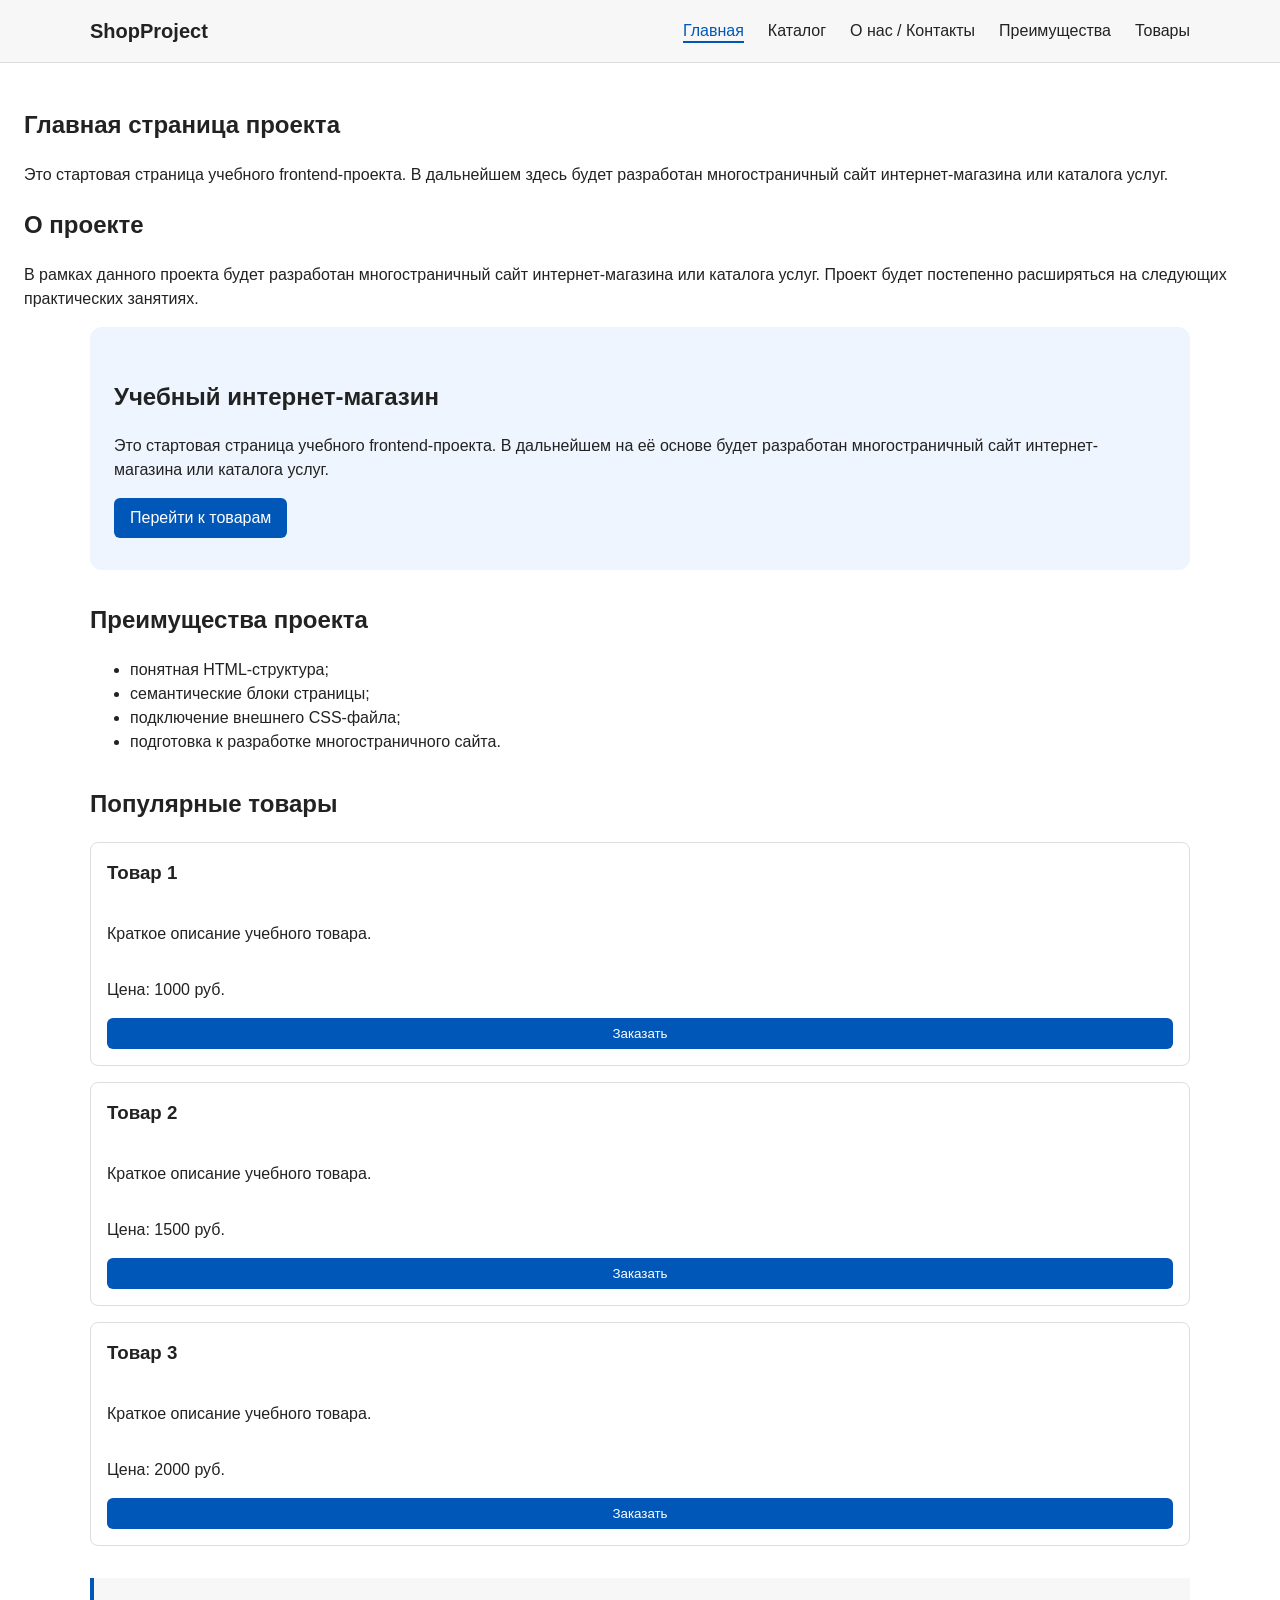
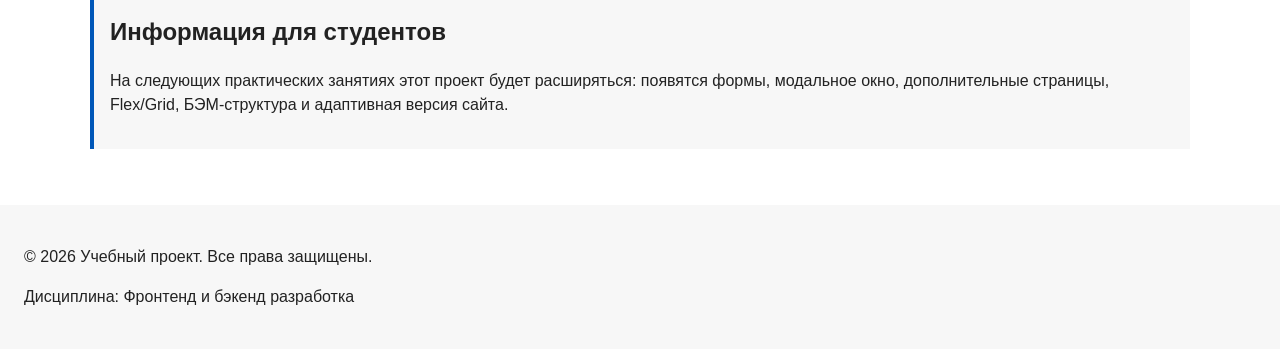
==== index.html @ 69bc6176 "feat: add multi-page structure navigation and anchors" ====
<!DOCTYPE html>
<html lang="ru">
<head>
  <meta charset="UTF-8">
  <meta name="viewport" content="width=device-width, initial-scale=1.0">
  <meta name="description" content="Главная страница учебного интернет-магазина ShopProject.">
  <title>Главная — ShopProject</title>
  <link rel="stylesheet" href="css/style.css">
  <script src="js/main.js" defer></script>
</head>
<body>
  <header class="header">
    <div class="header__container">
      <a class="logo" href="index.html">ShopProject</a>
   
      <input type="checkbox" id="menu-toggle" class="menu-toggle" hidden>
      <label for="menu-toggle" class="burger-button" aria-label="Открыть меню">
        <span></span><span></span><span></span>
      </label>
   
      <nav class="nav" aria-label="Основная навигация">
        <ul class="nav__list">
          <li class="nav__item"><a class="nav__link nav__link--active" href="index.html">Главная</a></li>
          <li class="nav__item"><a class="nav__link" href="catalog.html">Каталог</a></li>
          <li class="nav__item"><a class="nav__link" href="contacts.html">О нас / Контакты</a></li>
          <li class="nav__item"><a class="nav__link" href="index.html#advantages">Преимущества</a></li>
          <li class="nav__item"><a class="nav__link" href="index.html#popular">Товары</a></li>
        </ul>
      </nav>
    </div>
  </header>

  <main>
    
    <section>
      <h2>Главная страница проекта</h2>
      <p>
        Это стартовая страница учебного frontend-проекта.
        В дальнейшем здесь будет разработан многостраничный сайт
        интернет-магазина или каталога услуг.
      </p>
    </section>
    <section>
  <h2>О проекте</h2>
  <p>
    В рамках данного проекта будет разработан многостраничный сайт
    интернет-магазина или каталога услуг. Проект будет постепенно
    расширяться на следующих практических занятиях.
  </p>
</section>
<section class="hero">
  <h1>Учебный интернет-магазин</h1>
  <p>
    Это стартовая страница учебного frontend-проекта.
    В дальнейшем на её основе будет разработан многостраничный сайт
    интернет-магазина или каталога услуг.
  </p>
  <a class="button" href="#popular">Перейти к товарам</a>
</section>
<section class="section" id="advantages">
  <h2>Преимущества проекта</h2>

  <ul class="advantages-list">
    <li>понятная HTML-структура;</li>
    <li>семантические блоки страницы;</li>
    <li>подключение внешнего CSS-файла;</li>
    <li>подготовка к разработке многостраничного сайта.</li>
  </ul>
</section>
<section class="section" id="popular">
  <h2>Популярные товары</h2>

  <article class="product-card">
    <h3>Товар 1</h3>
    <p>Краткое описание учебного товара.</p>
    <p>Цена: 1000 руб.</p>
    <button class="button product-card__button" type="button" data-product="Товар 1">
  Заказать
</button>
  </article>

  <article class="product-card">
    <h3>Товар 2</h3>
    <p>Краткое описание учебного товара.</p>
    <p>Цена: 1500 руб.</p>
    <button class="button product-card__button" type="button" data-product="Товар 1">
  Заказать
</button>
  </article>

  <article class="product-card">
    <h3>Товар 3</h3>
    <p>Краткое описание учебного товара.</p>
    <p>Цена: 2000 руб.</p>
    <button class="button product-card__button" type="button" data-product="Товар 1">
  Заказать
</button>
  </article>
</section>
  <aside class="aside-info">
  <h2>Информация для студентов</h2>
  <p>
    На следующих практических занятиях этот проект будет расширяться:
    появятся формы, модальное окно, дополнительные страницы, Flex/Grid,
    БЭМ-структура и адаптивная версия сайта.
  </p>
</aside>
  <dialog class="order-dialog" id="order-dialog" aria-labelledby="order-dialog-title">
  <h2 id="order-dialog-title">Оформление заявки</h2>

  <form class="order-form" id="order-form" action="#" method="post" novalidate>
    <input id="selected-product" name="selected-product" type="hidden">

    <div class="form-field">
      <label for="order-name">Имя</label>
      <input
        id="order-name"
        name="name"
        type="text"
        placeholder="Введите ваше имя"
        minlength="2"
        autocomplete="given-name"
        required
      >
    </div>

    <div class="form-field">
      <label for="order-email">E-mail</label>
      <input
        id="order-email"
        name="email"
        type="email"
        placeholder="example@mail.ru"
        autocomplete="email"
        required
      >
    </div>

    <div class="form-field">
      <label for="order-phone">Телефон</label>
      <input
        id="order-phone"
        name="phone"
        type="tel"
        inputmode="tel"
        placeholder="+7 (900) 000-00-00"
        pattern="^\+7 \(\d{3}\) \d{3}-\d{2}-\d{2}$"
        required
      >
      <small>Формат: +7 (900) 000-00-00</small>
    </div>

    <div class="form-field">
      <label for="order-date">Дата связи</label>
      <input
        id="order-date"
        name="date"
        type="date"
      >
    </div>

    <div class="form-field">
      <label for="order-topic">Тема заявки</label>
      <select id="order-topic" name="topic" required>
        <option value="">Выберите тему</option>
        <option value="product">Заказ товара</option>
        <option value="consultation">Консультация</option>
        <option value="delivery">Доставка</option>
      </select>
    </div>

    <div class="form-field">
      <label for="order-comment">Комментарий</label>
      <textarea
        id="order-comment"
        name="comment"
        rows="4"
        placeholder="Укажите дополнительную информацию"
      ></textarea>
    </div>

    <div class="form-field form-field--checkbox">
      <label>
        <input
          id="order-agreement"
          name="agreement"
          type="checkbox"
          required
        >
        Я согласен на обработку данных
      </label>
    </div>

    <div class="form-actions">
      <button type="button" id="close-order-dialog">Закрыть</button>
      <button type="submit">Отправить заявку</button>
    </div>
  </form>
</dialog>

<p class="success-message" id="success-message" hidden>
  Форма успешно отправлена!
</p>
  </main>
<footer id="contacts">
  <p>&copy; 2026 Учебный проект. Все права защищены.</p>
  <p>Дисциплина: Фронтенд и бэкенд разработка</p>
</footer>
</body>
</html>
---- css/style.css ----
.site-header {
  max-width: 1100px;
  margin: 0 auto;
}

/*
  Оформляем текстовый логотип.
*/
.site-logo {
  font-weight: bold;
  text-decoration: none;
  color: #222222;
}

/*
  Убираем стандартные отступы и маркеры списка навигации.
*/
.site-nav__list {
  padding: 0;
  margin: 16px 0 0;
  list-style: none;
}

/*
  Добавляем расстояние между пунктами меню.
*/
.site-nav__list li {
  margin-bottom: 8px;
}

/*
  Оформляем ссылки меню.
*/
.site-nav__list a {
  color: #0057b8;
  text-decoration: none;
}

/*
  При наведении мыши подчёркиваем ссылку.
  Подробно состояния интерфейса будут рассмотрены в практической работе 1.7.
*/
.site-nav__list a:hover {
  text-decoration: underline;
}
.hero {
  max-width: 1100px;
  margin: 0 auto 32px;
  padding: 32px 20px;
  background-color: #eef5ff;
  border-radius: 12px;
}

/*
  Общий класс для разделов страницы.
*/
.section {
  max-width: 1100px;
  margin: 0 auto 32px;
}

/*
  Убираем лишний верхний отступ у заголовков разделов.
*/
.section h2 {
  margin-top: 0;
}
.product-card {
  margin-bottom: 16px;
  padding: 16px;
  border: 1px solid #dddddd;
  border-radius: 8px;
  background-color: #ffffff;
}
.product-card h3 {
  margin-top: 0;
}
.button {
  display: inline-block;
  padding: 10px 16px;
  color: #ffffff;
  background-color: #0057b8;
  text-decoration: none;
  border-radius: 6px;
}

/*
  Простое состояние наведения для кнопки.
*/
.button:hover {
  background-color: #003f86;
  color: var(--color-white);
}

/*
  Дополнительный информационный блок.
*/
.aside-info {
  max-width: 1100px;
  margin: 0 auto 32px;
  padding: 16px;
  border-left: 4px solid #0057b8;
  background-color: #f7f7f7;
}
/*
  Модальное окно.
  Элемент dialog сам умеет открываться поверх страницы.
*/
.order-dialog {
  width: min(100% - 32px, 560px);
  padding: 24px;
  border: none;
  border-radius: 12px;
}

/*
  Затемнение фона за модальным окном.
*/
.order-dialog::backdrop {
  background-color: rgba(0, 0, 0, 0.5);
}

/*
  Поле формы.
  Каждый блок получает нижний отступ.
*/
.form-field {
  margin-bottom: 16px;
}

/*
  Подпись поля.
*/
.form-field label {
  display: block;
  margin-bottom: 6px;
}

/*
  Основные поля формы.
*/
.form-field input,
.form-field select,
.form-field textarea {
  width: 100%;
  padding: 10px 12px;
  border: 1px solid #cccccc;
  border-radius: 6px;
  font: inherit;
}

/*
  Checkbox не должен занимать всю ширину.
*/
.form-field input[type="checkbox"] {
  width: auto;
}

/*
  Подсказка под полем телефона.
*/
.form-field small {
  display: block;
  margin-top: 4px;
  color: #666666;
}

/*
  Видимый фокус для клавиатурной навигации.
*/
.form-field input:focus-visible,
.form-field select:focus-visible,
.form-field textarea:focus-visible,
.form-actions button:focus-visible {
  outline: 2px solid #0057b8;
  outline-offset: 2px;
}

/*
  Подсветка ошибочных полей.
  Атрибут aria-invalid будет добавляться через JavaScript.
*/
[aria-invalid="true"] {
  border-color: #b00020;
}

/*
  Кнопки формы.
*/
.form-actions {
  display: flex;
  gap: 12px;
  margin-top: 20px;
}

/*
  Сообщение об успешной отправке.
*/
.success-message {
  max-width: 1100px;
  margin: 24px auto;
  padding: 16px;
  border-left: 4px solid #168a2f;
  background-color: #eefaf0;
}

/* ===============================
   1. Переменные проекта
   =============================== */
:root {
  /* Основные цвета */
  --color-bg: #ffffff;
  --color-text: #222222;
  --color-muted: #666666;
  --color-primary: #0057b8;
  --color-primary-dark: #003f86;
  --color-border: #dddddd;
  --color-surface: #f7f7f7;
  --color-surface-accent: #eef5ff;
  --color-danger: #b00020;
  --color-success: #168a2f;
  --color-success-bg: #eefaf0;
  --color-white: #ffffff;

  /* Отступы */
  --space-xs: 4px;
  --space-sm: 8px;
  --space-md: 16px;
  --space-lg: 24px;
  --space-xl: 32px;

  /* Скругления */
  --radius-sm: 6px;
  --radius-md: 8px;
  --radius-lg: 12px;

  /* Размеры */
  --container-width: 1100px;
}

/* ===============================
   2. Базовые стили
   =============================== */
* {
  box-sizing: border-box;
}

body {
  margin: 0;
  font-family: Arial, sans-serif;
  line-height: 1.5;
  color: var(--color-text);
  background-color: var(--color-bg);
}

header,
main,
footer {
  padding: var(--space-lg);
}

header,
footer {
  background-color: var(--color-surface);
}

/* ===============================
   3. Общие элементы интерфейса
   =============================== */
a {
  color: var(--color-primary);
}

a:hover {
  color: var(--color-primary-dark);
}

a:focus-visible {
  outline: 2px solid var(--color-primary);
  outline-offset: 3px;
}

.button {
  display: inline-block;
  padding: var(--space-sm) var(--space-md);
  color: var(--color-white);
  background-color: var(--color-primary);
  text-decoration: none;
  border: none;
  border-radius: var(--radius-sm);
  cursor: pointer;
}

.button:hover {
  background-color: var(--color-primary-dark);
}

.button:focus-visible {
  outline: 2px solid var(--color-primary);
  outline-offset: 3px;
}

.button:disabled {
  opacity: 0.6;
  cursor: not-allowed;
}

/* ===============================
   4. Компоненты страницы
   =============================== */
.hero {
  max-width: var(--container-width);
  margin: 0 auto var(--space-xl);
  padding: var(--space-xl) var(--space-lg);
  background-color: var(--color-surface-accent);
  border-radius: var(--radius-lg);
}

.section {
  max-width: var(--container-width);
  margin: 0 auto var(--space-xl);
}

.section h2 {
  margin-top: 0;
}

.product-card {
  margin-bottom: var(--space-md);
  padding: var(--space-md);
  border: 1px solid var(--color-border);
  border-radius: var(--radius-md);
  background-color: var(--color-bg);
}

.product-card:hover {
  border-color: var(--color-primary);
}

.product-card h3 {
  margin-top: 0;
}

.aside-info {
  max-width: var(--container-width);
  margin: 0 auto var(--space-xl);
  padding: var(--space-md);
  border-left: 4px solid var(--color-primary);
  background-color: var(--color-surface);
}

/* ===============================
   5. Форма и модальное окно
   =============================== */
.order-dialog {
  width: min(100% - 32px, 560px);
  padding: var(--space-lg);
  border: none;
  border-radius: var(--radius-lg);
}

.order-dialog::backdrop {
  background-color: rgba(0, 0, 0, 0.5);
}

.form-field {
  margin-bottom: var(--space-md);
}

.form-field label {
  display: block;
  margin-bottom: var(--space-xs);
}

.form-field input,
.form-field select,
.form-field textarea {
  width: 100%;
  padding: 10px 12px;
  border: 1px solid var(--color-border);
  border-radius: var(--radius-sm);
  font: inherit;
}

.form-field input[type="checkbox"] {
  width: auto;
}

.form-field small {
  display: block;
  margin-top: var(--space-xs);
  color: var(--color-muted);
}

.form-field input:hover,
.form-field select:hover,
.form-field textarea:hover {
  border-color: var(--color-primary);
}

.form-field input:focus-visible,
.form-field select:focus-visible,
.form-field textarea:focus-visible,
.form-actions button:focus-visible {
  outline: 2px solid var(--color-primary);
  outline-offset: 3px;
}

[aria-invalid="true"] {
  border-color: var(--color-danger);
}

.success-message {
  max-width: var(--container-width);
  margin: var(--space-lg) auto;
  padding: var(--space-md);
  border-left: 4px solid var(--color-success);
  background-color: var(--color-success-bg);
}
.header {
  position: sticky;
  top: 0;
  z-index:1000;
  background-color: var(--color-surface);
  border-bottom: 1px solid var(--color-border);
  padding: var(--space-md) var(--space-lg);
}
 
.header__container {
  max-width: var(--container-width);
  margin: 0 auto;
  display: flex;
  align-items: center;
  justify-content: space-between;
}
 
.logo {
  font-size: 1.25rem;
  font-weight: bold;
  color: var(--color-text);
  text-decoration: none;
}
 
.nav__list {
  display: flex;
  gap: var(--space-lg);
  margin: 0;
  padding: 0;
  list-style: none;
}
 
.nav__link {
  color: var(--color-text);
  text-decoration: none;
  font-weight: 500;
  transition: color 0.2s ease;
}
 
.nav__link:hover {
  color: var(--color-primary);
}
 
.nav__link--active {
  color: var(--color-primary);
  border-bottom: 2px solid var(--color-primary);
  padding-bottom: 2px;
}
 
/* Мобильная гамбургер-кнопка (скрыта на ПК) */
.burger-button {
  display: none;
  flex-direction: column;
  gap: 4px;
  cursor: pointer;
}
 
.burger-button span {
  width: 24px;
  height: 3px;
  background-color: var(--color-text);
  border-radius: 2px;
}
 
/* ===============================
   7. Каталог и Сетка (Grid)
   =============================== */
.page-title {
  margin-top: 0;
  margin-bottom: var(--space-lg);
}
 
.catalog-toolbar {
  display: flex;
  flex-wrap: wrap;
  gap: var(--space-md);
  margin-bottom: var(--space-xl);
  padding: var(--space-md);
  background-color: var(--color-surface);
  border-radius: var(--radius-md);
}
 
.catalog-toolbar select {
  padding: var(--space-xs) var(--space-sm);
  border: 1px solid var(--color-border);
  border-radius: var(--radius-sm);
}
 
.catalog-grid {
  display: grid;
  grid-template-columns: repeat(auto-fill, minmax(250px, 1fr));
  gap: var(--space-lg);
}
 
.product-card {
  position: relative;
  display: flex;
  flex-direction: column;
  height: 100%;
}
 
.product-card__badge {
  position: absolute;
  top: 12px;
  right: 12px;
  background-color: var(--color-primary);
  color: var(--color-white);
  font-size: 0.75rem;
  padding: 2px 8px;
  border-radius: var(--radius-sm);
}
 
.product-card__price {
  font-size: 1.2rem;
  font-weight: bold;
  color: var(--color-primary);
  margin-top: auto;
  margin-bottom: var(--space-md);
}
 
/* ===============================
   8. Информационная страница и Таблица
   =============================== */
.info-block__lead {
  font-size: 1.1rem;
  line-height: 1.6;
}
 
.tech-table {
  width: 100%;
  border-collapse: collapse;
  margin-top: var(--space-md);
}
 
.tech-table th,
.tech-table td {
  padding: var(--space-sm) var(--space-md);
  border: 1px solid var(--color-border);
  text-align: left;
}
 
.tech-table th {
  background-color: var(--color-surface);
}
 
/* Адаптивность для мобильных устройств */
@media (max-width: 768px) {
  .burger-button {
    display: flex;
  }
 
  .nav {
    display: none;
    width: 100%;
  }
 
  .menu-toggle:checked ~ .nav {
    display: block;
  }
 
  .header__container {
    flex-wrap: wrap;
  }
 
  .nav__list {
    flex-direction: column;
    gap: var(--space-sm);
    padding-top: var(--space-md);
  }
}

/* Плавный скролл к якорным ссылкам */
html {
  scroll-behavior: smooth;
}

/* Стили для хлебных крошек */
.breadcrumbs {
  margin-bottom: var(--space-md, 20px);
  font-size: 14px;
  color: #666;
}

.breadcrumbs a {
  color: #0066cc;
  text-decoration: none;
}

.breadcrumbs a:hover {
  text-decoration: underline;
}

.breadcrumbs span::before {
  content: " / ";
  color: #999;
}
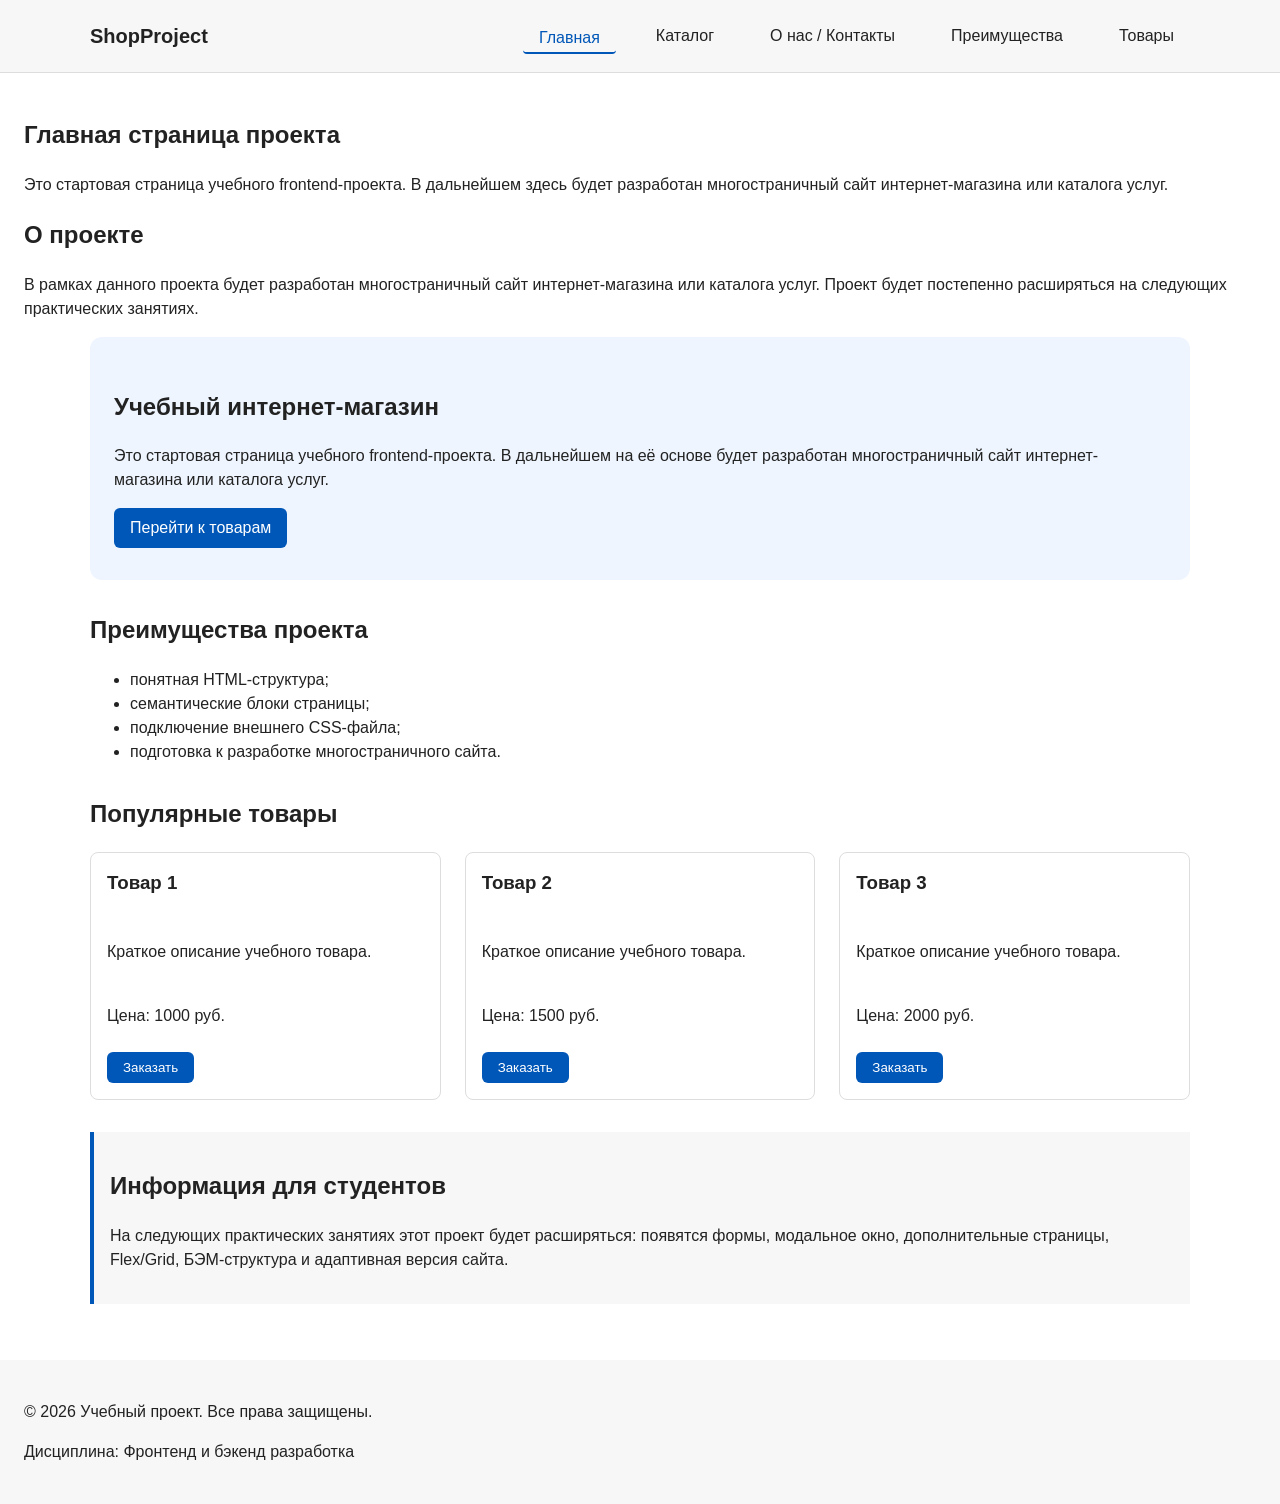
==== commit 1ed14a28: "add flex navigation and grid catalog" ====
--- a/index.html
+++ b/index.html
@@ -69,33 +69,26 @@
 </section>
 <section class="section" id="popular">
   <h2>Популярные товары</h2>
-
-  <article class="product-card">
-    <h3>Товар 1</h3>
-    <p>Краткое описание учебного товара.</p>
-    <p>Цена: 1000 руб.</p>
-    <button class="button product-card__button" type="button" data-product="Товар 1">
-  Заказать
-</button>
-  </article>
-
-  <article class="product-card">
-    <h3>Товар 2</h3>
-    <p>Краткое описание учебного товара.</p>
-    <p>Цена: 1500 руб.</p>
-    <button class="button product-card__button" type="button" data-product="Товар 1">
-  Заказать
-</button>
-  </article>
-
-  <article class="product-card">
-    <h3>Товар 3</h3>
-    <p>Краткое описание учебного товара.</p>
-    <p>Цена: 2000 руб.</p>
-    <button class="button product-card__button" type="button" data-product="Товар 1">
-  Заказать
-</button>
-  </article>
+  <div class="products-grid">
+    <article class="product-card">
+      <h3>Товар 1</h3>
+      <p>Краткое описание учебного товара.</p>
+      <p>Цена: 1000 руб.</p>
+      <button class="button product-card__button" type="button" data-product="Товар 1">Заказать</button>
+    </article>
+    <article class="product-card">
+      <h3>Товар 2</h3>
+      <p>Краткое описание учебного товара.</p>
+      <p>Цена: 1500 руб.</p>
+      <button class="button product-card__button" type="button" data-product="Товар 2">Заказать</button>
+    </article>
+    <article class="product-card">
+      <h3>Товар 3</h3>
+      <p>Краткое описание учебного товара.</p>
+      <p>Цена: 2000 руб.</p>
+      <button class="button product-card__button" type="button" data-product="Товар 3">Заказать</button>
+    </article>
+  </div>
 </section>
   <aside class="aside-info">
   <h2>Информация для студентов</h2>
--- a/css/style.css
+++ b/css/style.css
@@ -15,34 +15,31 @@
 /*
   Убираем стандартные отступы и маркеры списка навигации.
 */
-.site-nav__list {
+/* Навигационное меню на Flexbox */
+.nav__list, .site-nav__list {
+  display: flex;
+  flex-wrap: wrap;
+  justify-content: center;
+  align-items: center;
+  gap: var(--space-md, 16px);
   padding: 0;
-  margin: 16px 0 0;
+  margin: var(--space-md, 16px) 0 0;
   list-style: none;
 }
 
-/*
-  Добавляем расстояние между пунктами меню.
-*/
-.site-nav__list li {
-  margin-bottom: 8px;
-}
-
-/*
-  Оформляем ссылки меню.
-*/
-.site-nav__list a {
-  color: #0057b8;
+.nav__link, .site-nav__list a {
+  display: inline-block;
+  padding: 8px 16px;
+  color: var(--color-primary, #0066cc);
   text-decoration: none;
-}
-
-/*
-  При наведении мыши подчёркиваем ссылку.
-  Подробно состояния интерфейса будут рассмотрены в практической работе 1.7.
-*/
-.site-nav__list a:hover {
-  text-decoration: underline;
-}
+  border-radius: 4px;
+}
+
+.nav__link:hover, .site-nav__list a:hover {
+  color: #fff;
+  background-color: var(--color-primary, #0066cc);
+}
+
 .hero {
   max-width: 1100px;
   margin: 0 auto 32px;
@@ -612,4 +609,30 @@
 .breadcrumbs span::before {
   content: " / ";
   color: #999;
+}
+
+/* Сетка товаров Grid */
+.products-grid {
+  display: grid;
+  grid-template-columns: repeat(3, 1fr);
+  gap: var(--space-lg, 24px);
+}
+
+/* Внутренняя Flex-раскладка карточки */
+.product-card {
+  display: flex;
+  flex-direction: column;
+  gap: var(--space-sm, 12px);
+  margin-bottom: 0;
+  padding: var(--space-md, 16px);
+  border: 1px solid var(--color-border, #ddd);
+  border-radius: 8px;
+  background-color: var(--color-bg, #fff);
+}
+
+/* Прижимаем кнопку "Заказать" к низу карточки */
+.product-card .button,
+.product-card__button {
+  margin-top: auto;
+  align-self: flex-start;
 }
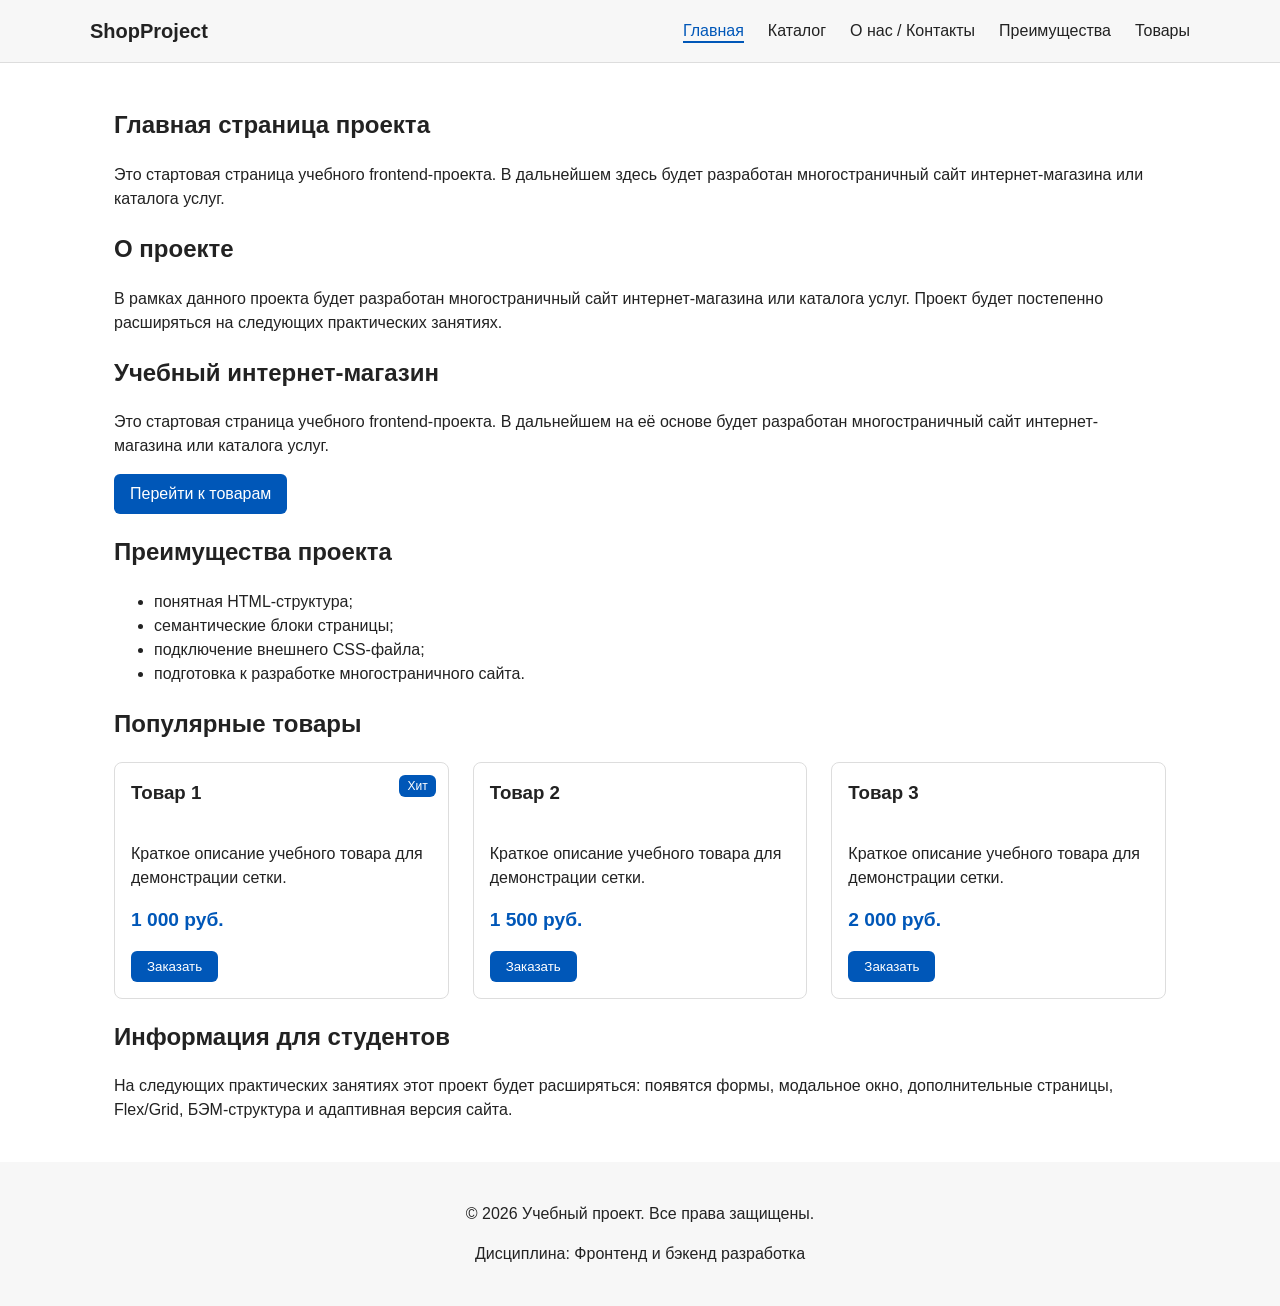
==== commit 0914b262: "Refactor product cards in index.html Updated product cards with new structure and classes for better" ====
--- a/index.html
+++ b/index.html
@@ -68,26 +68,39 @@
   </ul>
 </section>
 <section class="section" id="popular">
-  <h2>Популярные товары</h2>
+  <h2 class="section__title">Популярные товары</h2>
+
+  <!-- Grid-контейнер для карточек на главной -->
   <div class="products-grid">
+
+    <article class="product-card product-card--featured">
+      <span class="product-card__badge">Хит</span>
+      <h3 class="product-card__title">Товар 1</h3>
+      <p class="product-card__description">Краткое описание учебного товара для демонстрации сетки.</p>
+      <p class="product-card__price">1 000 руб.</p>
+      <button class="button button--primary product-card__button" type="button" data-product="Товар 1">
+        Заказать
+      </button>
+    </article>
+
     <article class="product-card">
-      <h3>Товар 1</h3>
-      <p>Краткое описание учебного товара.</p>
-      <p>Цена: 1000 руб.</p>
-      <button class="button product-card__button" type="button" data-product="Товар 1">Заказать</button>
+      <h3 class="product-card__title">Товар 2</h3>
+      <p class="product-card__description">Краткое описание учебного товара для демонстрации сетки.</p>
+      <p class="product-card__price">1 500 руб.</p>
+      <button class="button button--primary product-card__button" type="button" data-product="Товар 2">
+        Заказать
+      </button>
     </article>
+
     <article class="product-card">
-      <h3>Товар 2</h3>
-      <p>Краткое описание учебного товара.</p>
-      <p>Цена: 1500 руб.</p>
-      <button class="button product-card__button" type="button" data-product="Товар 2">Заказать</button>
+      <h3 class="product-card__title">Товар 3</h3>
+      <p class="product-card__description">Краткое описание учебного товара для демонстрации сетки.</p>
+      <p class="product-card__price">2 000 руб.</p>
+      <button class="button button--primary product-card__button" type="button" data-product="Товар 3">
+        Заказать
+      </button>
     </article>
-    <article class="product-card">
-      <h3>Товар 3</h3>
-      <p>Краткое описание учебного товара.</p>
-      <p>Цена: 2000 руб.</p>
-      <button class="button product-card__button" type="button" data-product="Товар 3">Заказать</button>
-    </article>
+
   </div>
 </section>
   <aside class="aside-info">
--- a/css/style.css
+++ b/css/style.css
@@ -1,206 +1,3 @@
-.site-header {
-  max-width: 1100px;
-  margin: 0 auto;
-}
-
-/*
-  Оформляем текстовый логотип.
-*/
-.site-logo {
-  font-weight: bold;
-  text-decoration: none;
-  color: #222222;
-}
-
-/*
-  Убираем стандартные отступы и маркеры списка навигации.
-*/
-/* Навигационное меню на Flexbox */
-.nav__list, .site-nav__list {
-  display: flex;
-  flex-wrap: wrap;
-  justify-content: center;
-  align-items: center;
-  gap: var(--space-md, 16px);
-  padding: 0;
-  margin: var(--space-md, 16px) 0 0;
-  list-style: none;
-}
-
-.nav__link, .site-nav__list a {
-  display: inline-block;
-  padding: 8px 16px;
-  color: var(--color-primary, #0066cc);
-  text-decoration: none;
-  border-radius: 4px;
-}
-
-.nav__link:hover, .site-nav__list a:hover {
-  color: #fff;
-  background-color: var(--color-primary, #0066cc);
-}
-
-.hero {
-  max-width: 1100px;
-  margin: 0 auto 32px;
-  padding: 32px 20px;
-  background-color: #eef5ff;
-  border-radius: 12px;
-}
-
-/*
-  Общий класс для разделов страницы.
-*/
-.section {
-  max-width: 1100px;
-  margin: 0 auto 32px;
-}
-
-/*
-  Убираем лишний верхний отступ у заголовков разделов.
-*/
-.section h2 {
-  margin-top: 0;
-}
-.product-card {
-  margin-bottom: 16px;
-  padding: 16px;
-  border: 1px solid #dddddd;
-  border-radius: 8px;
-  background-color: #ffffff;
-}
-.product-card h3 {
-  margin-top: 0;
-}
-.button {
-  display: inline-block;
-  padding: 10px 16px;
-  color: #ffffff;
-  background-color: #0057b8;
-  text-decoration: none;
-  border-radius: 6px;
-}
-
-/*
-  Простое состояние наведения для кнопки.
-*/
-.button:hover {
-  background-color: #003f86;
-  color: var(--color-white);
-}
-
-/*
-  Дополнительный информационный блок.
-*/
-.aside-info {
-  max-width: 1100px;
-  margin: 0 auto 32px;
-  padding: 16px;
-  border-left: 4px solid #0057b8;
-  background-color: #f7f7f7;
-}
-/*
-  Модальное окно.
-  Элемент dialog сам умеет открываться поверх страницы.
-*/
-.order-dialog {
-  width: min(100% - 32px, 560px);
-  padding: 24px;
-  border: none;
-  border-radius: 12px;
-}
-
-/*
-  Затемнение фона за модальным окном.
-*/
-.order-dialog::backdrop {
-  background-color: rgba(0, 0, 0, 0.5);
-}
-
-/*
-  Поле формы.
-  Каждый блок получает нижний отступ.
-*/
-.form-field {
-  margin-bottom: 16px;
-}
-
-/*
-  Подпись поля.
-*/
-.form-field label {
-  display: block;
-  margin-bottom: 6px;
-}
-
-/*
-  Основные поля формы.
-*/
-.form-field input,
-.form-field select,
-.form-field textarea {
-  width: 100%;
-  padding: 10px 12px;
-  border: 1px solid #cccccc;
-  border-radius: 6px;
-  font: inherit;
-}
-
-/*
-  Checkbox не должен занимать всю ширину.
-*/
-.form-field input[type="checkbox"] {
-  width: auto;
-}
-
-/*
-  Подсказка под полем телефона.
-*/
-.form-field small {
-  display: block;
-  margin-top: 4px;
-  color: #666666;
-}
-
-/*
-  Видимый фокус для клавиатурной навигации.
-*/
-.form-field input:focus-visible,
-.form-field select:focus-visible,
-.form-field textarea:focus-visible,
-.form-actions button:focus-visible {
-  outline: 2px solid #0057b8;
-  outline-offset: 2px;
-}
-
-/*
-  Подсветка ошибочных полей.
-  Атрибут aria-invalid будет добавляться через JavaScript.
-*/
-[aria-invalid="true"] {
-  border-color: #b00020;
-}
-
-/*
-  Кнопки формы.
-*/
-.form-actions {
-  display: flex;
-  gap: 12px;
-  margin-top: 20px;
-}
-
-/*
-  Сообщение об успешной отправке.
-*/
-.success-message {
-  max-width: 1100px;
-  margin: 24px auto;
-  padding: 16px;
-  border-left: 4px solid #168a2f;
-  background-color: #eefaf0;
-}
-
 /* ===============================
    1. Переменные проекта
    =============================== */
@@ -238,8 +35,14 @@
 /* ===============================
    2. Базовые стили
    =============================== */
-* {
+*,
+*::before,
+*::after {
   box-sizing: border-box;
+}
+
+html {
+  scroll-behavior: smooth;
 }
 
 body {
@@ -250,33 +53,219 @@
   background-color: var(--color-bg);
 }
 
-header,
-main,
-footer {
+main {
+  max-width: var(--container-width);
+  margin: 0 auto;
   padding: var(--space-lg);
 }
 
-header,
 footer {
   background-color: var(--color-surface);
-}
-
-/* ===============================
-   3. Общие элементы интерфейса
-   =============================== */
-a {
+  padding: var(--space-lg);
+  text-align: center;
+}
+
+/* ===============================
+   3. Хлебные крошки
+   =============================== */
+.breadcrumbs {
+  margin-bottom: var(--space-md);
+  font-size: 14px;
+  color: var(--color-muted);
+}
+
+.breadcrumbs a {
   color: var(--color-primary);
-}
-
-a:hover {
-  color: var(--color-primary-dark);
-}
-
-a:focus-visible {
-  outline: 2px solid var(--color-primary);
-  outline-offset: 3px;
-}
-
+  text-decoration: none;
+}
+
+.breadcrumbs a:hover {
+  text-decoration: underline;
+}
+
+.breadcrumbs span::before {
+  content: " / ";
+  color: var(--color-muted);
+}
+
+/* ===============================
+   4. Шапка и Навигация (Flexbox)
+   =============================== */
+.header {
+  position: sticky;
+  top: 0;
+  z-index: 1000;
+  background-color: var(--color-surface);
+  border-bottom: 1px solid var(--color-border);
+  padding: var(--space-md) var(--space-lg);
+}
+
+.header__container {
+  max-width: var(--container-width);
+  margin: 0 auto;
+  display: flex;
+  align-items: center;
+  justify-content: space-between;
+}
+
+.logo {
+  font-size: 1.25rem;
+  font-weight: bold;
+  color: var(--color-text);
+  text-decoration: none;
+}
+
+.nav__list {
+  display: flex;
+  gap: var(--space-lg);
+  margin: 0;
+  padding: 0;
+  list-style: none;
+}
+
+.nav__link {
+  color: var(--color-text);
+  text-decoration: none;
+  font-weight: 500;
+  transition: color 0.2s ease;
+}
+
+.nav__link:hover {
+  color: var(--color-primary);
+}
+
+.nav__link--active {
+  color: var(--color-primary);
+  border-bottom: 2px solid var(--color-primary);
+  padding-bottom: 2px;
+}
+
+.burger-button {
+  display: none;
+  flex-direction: column;
+  gap: 4px;
+  cursor: pointer;
+}
+
+.burger-button span {
+  width: 24px;
+  height: 3px;
+  background-color: var(--color-text);
+  border-radius: 2px;
+}
+
+/* ===============================
+   5. Макет каталога и Сетка (Grid)
+   =============================== */
+.page-title {
+  margin-top: 0;
+  margin-bottom: var(--space-lg);
+}
+
+/* Двухколоночный макет каталога (Фильтры слева, товары справа) */
+.catalog-layout {
+  display: grid;
+  grid-template-columns: 260px 1fr;
+  grid-template-areas: "filters products";
+  gap: var(--space-lg);
+  margin-bottom: var(--space-xl);
+}
+
+/* Область фильтров слева */
+.catalog-filters {
+  grid-area: filters;
+  padding: var(--space-md);
+  border: 1px solid var(--color-border);
+  border-radius: var(--radius-md);
+  background-color: var(--color-surface);
+  height: fit-content;
+}
+
+.filters-form {
+  display: flex;
+  flex-direction: column;
+  gap: var(--space-md);
+}
+
+.filters-form fieldset {
+  margin: 0;
+  padding: var(--space-md);
+  border: 1px solid var(--color-border);
+  border-radius: var(--radius-sm);
+}
+
+.filters-form label {
+  display: block;
+  margin-bottom: var(--space-xs);
+  cursor: pointer;
+}
+
+.filters-form input[type="number"] {
+  width: 100%;
+  padding: 6px 8px;
+  margin-bottom: var(--space-xs);
+  border: 1px solid var(--color-border);
+  border-radius: var(--radius-sm);
+}
+
+/* Область товаров справа */
+.catalog-products {
+  grid-area: products;
+}
+
+.catalog-products h2 {
+  margin-top: 0;
+}
+
+/* Сетка карточек товаров (3 колонки) */
+.products-grid {
+  display: grid;
+  grid-template-columns: repeat(3, 1fr);
+  gap: var(--space-lg);
+}
+
+/* Карточка товара */
+.product-card {
+  position: relative;
+  display: flex;
+  flex-direction: column;
+  padding: var(--space-md);
+  border: 1px solid var(--color-border);
+  border-radius: var(--radius-md);
+  background-color: var(--color-bg);
+}
+
+.product-card:hover {
+  border-color: var(--color-primary);
+}
+
+.product-card h3,
+.product-card__title {
+  margin-top: 0;
+}
+
+.product-card__badge {
+  position: absolute;
+  top: 12px;
+  right: 12px;
+  background-color: var(--color-primary);
+  color: var(--color-white);
+  font-size: 0.75rem;
+  padding: 2px 8px;
+  border-radius: var(--radius-sm);
+}
+
+.product-card__price {
+  font-size: 1.2rem;
+  font-weight: bold;
+  color: var(--color-primary);
+  margin-top: auto;
+  margin-bottom: var(--space-md);
+}
+
+/* ===============================
+   6. Общие компоненты и кнопки
+   =============================== */
 .button {
   display: inline-block;
   padding: var(--space-sm) var(--space-md);
@@ -286,353 +275,48 @@
   border: none;
   border-radius: var(--radius-sm);
   cursor: pointer;
+  align-self: flex-start;
 }
 
 .button:hover {
   background-color: var(--color-primary-dark);
 }
 
-.button:focus-visible {
-  outline: 2px solid var(--color-primary);
-  outline-offset: 3px;
-}
-
-.button:disabled {
-  opacity: 0.6;
-  cursor: not-allowed;
-}
-
-/* ===============================
-   4. Компоненты страницы
-   =============================== */
-.hero {
-  max-width: var(--container-width);
-  margin: 0 auto var(--space-xl);
-  padding: var(--space-xl) var(--space-lg);
-  background-color: var(--color-surface-accent);
-  border-radius: var(--radius-lg);
-}
-
-.section {
-  max-width: var(--container-width);
-  margin: 0 auto var(--space-xl);
-}
-
-.section h2 {
-  margin-top: 0;
-}
-
-.product-card {
-  margin-bottom: var(--space-md);
-  padding: var(--space-md);
-  border: 1px solid var(--color-border);
-  border-radius: var(--radius-md);
-  background-color: var(--color-bg);
-}
-
-.product-card:hover {
-  border-color: var(--color-primary);
-}
-
-.product-card h3 {
-  margin-top: 0;
-}
-
-.aside-info {
-  max-width: var(--container-width);
-  margin: 0 auto var(--space-xl);
-  padding: var(--space-md);
-  border-left: 4px solid var(--color-primary);
-  background-color: var(--color-surface);
-}
-
-/* ===============================
-   5. Форма и модальное окно
-   =============================== */
-.order-dialog {
-  width: min(100% - 32px, 560px);
-  padding: var(--space-lg);
-  border: none;
-  border-radius: var(--radius-lg);
-}
-
-.order-dialog::backdrop {
-  background-color: rgba(0, 0, 0, 0.5);
-}
-
-.form-field {
-  margin-bottom: var(--space-md);
-}
-
-.form-field label {
-  display: block;
-  margin-bottom: var(--space-xs);
-}
-
-.form-field input,
-.form-field select,
-.form-field textarea {
-  width: 100%;
-  padding: 10px 12px;
-  border: 1px solid var(--color-border);
-  border-radius: var(--radius-sm);
-  font: inherit;
-}
-
-.form-field input[type="checkbox"] {
-  width: auto;
-}
-
-.form-field small {
-  display: block;
-  margin-top: var(--space-xs);
-  color: var(--color-muted);
-}
-
-.form-field input:hover,
-.form-field select:hover,
-.form-field textarea:hover {
-  border-color: var(--color-primary);
-}
-
-.form-field input:focus-visible,
-.form-field select:focus-visible,
-.form-field textarea:focus-visible,
-.form-actions button:focus-visible {
-  outline: 2px solid var(--color-primary);
-  outline-offset: 3px;
-}
-
-[aria-invalid="true"] {
-  border-color: var(--color-danger);
-}
-
-.success-message {
-  max-width: var(--container-width);
-  margin: var(--space-lg) auto;
-  padding: var(--space-md);
-  border-left: 4px solid var(--color-success);
-  background-color: var(--color-success-bg);
-}
-.header {
-  position: sticky;
-  top: 0;
-  z-index:1000;
-  background-color: var(--color-surface);
-  border-bottom: 1px solid var(--color-border);
-  padding: var(--space-md) var(--space-lg);
-}
- 
-.header__container {
-  max-width: var(--container-width);
-  margin: 0 auto;
-  display: flex;
-  align-items: center;
-  justify-content: space-between;
-}
- 
-.logo {
-  font-size: 1.25rem;
-  font-weight: bold;
-  color: var(--color-text);
-  text-decoration: none;
-}
- 
-.nav__list {
-  display: flex;
-  gap: var(--space-lg);
-  margin: 0;
-  padding: 0;
-  list-style: none;
-}
- 
-.nav__link {
-  color: var(--color-text);
-  text-decoration: none;
-  font-weight: 500;
-  transition: color 0.2s ease;
-}
- 
-.nav__link:hover {
-  color: var(--color-primary);
-}
- 
-.nav__link--active {
-  color: var(--color-primary);
-  border-bottom: 2px solid var(--color-primary);
-  padding-bottom: 2px;
-}
- 
-/* Мобильная гамбургер-кнопка (скрыта на ПК) */
-.burger-button {
-  display: none;
-  flex-direction: column;
-  gap: 4px;
-  cursor: pointer;
-}
- 
-.burger-button span {
-  width: 24px;
-  height: 3px;
-  background-color: var(--color-text);
-  border-radius: 2px;
-}
- 
-/* ===============================
-   7. Каталог и Сетка (Grid)
-   =============================== */
-.page-title {
-  margin-top: 0;
-  margin-bottom: var(--space-lg);
-}
- 
-.catalog-toolbar {
-  display: flex;
-  flex-wrap: wrap;
-  gap: var(--space-md);
-  margin-bottom: var(--space-xl);
-  padding: var(--space-md);
-  background-color: var(--color-surface);
-  border-radius: var(--radius-md);
-}
- 
-.catalog-toolbar select {
-  padding: var(--space-xs) var(--space-sm);
-  border: 1px solid var(--color-border);
-  border-radius: var(--radius-sm);
-}
- 
-.catalog-grid {
-  display: grid;
-  grid-template-columns: repeat(auto-fill, minmax(250px, 1fr));
-  gap: var(--space-lg);
-}
- 
-.product-card {
-  position: relative;
-  display: flex;
-  flex-direction: column;
-  height: 100%;
-}
- 
-.product-card__badge {
-  position: absolute;
-  top: 12px;
-  right: 12px;
-  background-color: var(--color-primary);
-  color: var(--color-white);
-  font-size: 0.75rem;
-  padding: 2px 8px;
-  border-radius: var(--radius-sm);
-}
- 
-.product-card__price {
-  font-size: 1.2rem;
-  font-weight: bold;
-  color: var(--color-primary);
-  margin-top: auto;
-  margin-bottom: var(--space-md);
-}
- 
-/* ===============================
-   8. Информационная страница и Таблица
-   =============================== */
-.info-block__lead {
-  font-size: 1.1rem;
-  line-height: 1.6;
-}
- 
-.tech-table {
-  width: 100%;
-  border-collapse: collapse;
-  margin-top: var(--space-md);
-}
- 
-.tech-table th,
-.tech-table td {
-  padding: var(--space-sm) var(--space-md);
-  border: 1px solid var(--color-border);
-  text-align: left;
-}
- 
-.tech-table th {
-  background-color: var(--color-surface);
-}
- 
-/* Адаптивность для мобильных устройств */
+/* ===============================
+   7. Мобильная адаптивность
+   =============================== */
 @media (max-width: 768px) {
+  .catalog-layout {
+    grid-template-columns: 1fr;
+    grid-template-areas:
+      "filters"
+      "products";
+  }
+
+  .products-grid {
+    grid-template-columns: 1fr;
+  }
+
   .burger-button {
     display: flex;
   }
- 
+
   .nav {
     display: none;
     width: 100%;
   }
- 
+
   .menu-toggle:checked ~ .nav {
     display: block;
   }
- 
+
   .header__container {
     flex-wrap: wrap;
   }
- 
+
   .nav__list {
     flex-direction: column;
     gap: var(--space-sm);
     padding-top: var(--space-md);
   }
 }
-
-/* Плавный скролл к якорным ссылкам */
-html {
-  scroll-behavior: smooth;
-}
-
-/* Стили для хлебных крошек */
-.breadcrumbs {
-  margin-bottom: var(--space-md, 20px);
-  font-size: 14px;
-  color: #666;
-}
-
-.breadcrumbs a {
-  color: #0066cc;
-  text-decoration: none;
-}
-
-.breadcrumbs a:hover {
-  text-decoration: underline;
-}
-
-.breadcrumbs span::before {
-  content: " / ";
-  color: #999;
-}
-
-/* Сетка товаров Grid */
-.products-grid {
-  display: grid;
-  grid-template-columns: repeat(3, 1fr);
-  gap: var(--space-lg, 24px);
-}
-
-/* Внутренняя Flex-раскладка карточки */
-.product-card {
-  display: flex;
-  flex-direction: column;
-  gap: var(--space-sm, 12px);
-  margin-bottom: 0;
-  padding: var(--space-md, 16px);
-  border: 1px solid var(--color-border, #ddd);
-  border-radius: 8px;
-  background-color: var(--color-bg, #fff);
-}
-
-/* Прижимаем кнопку "Заказать" к низу карточки */
-.product-card .button,
-.product-card__button {
-  margin-top: auto;
-  align-self: flex-start;
-}
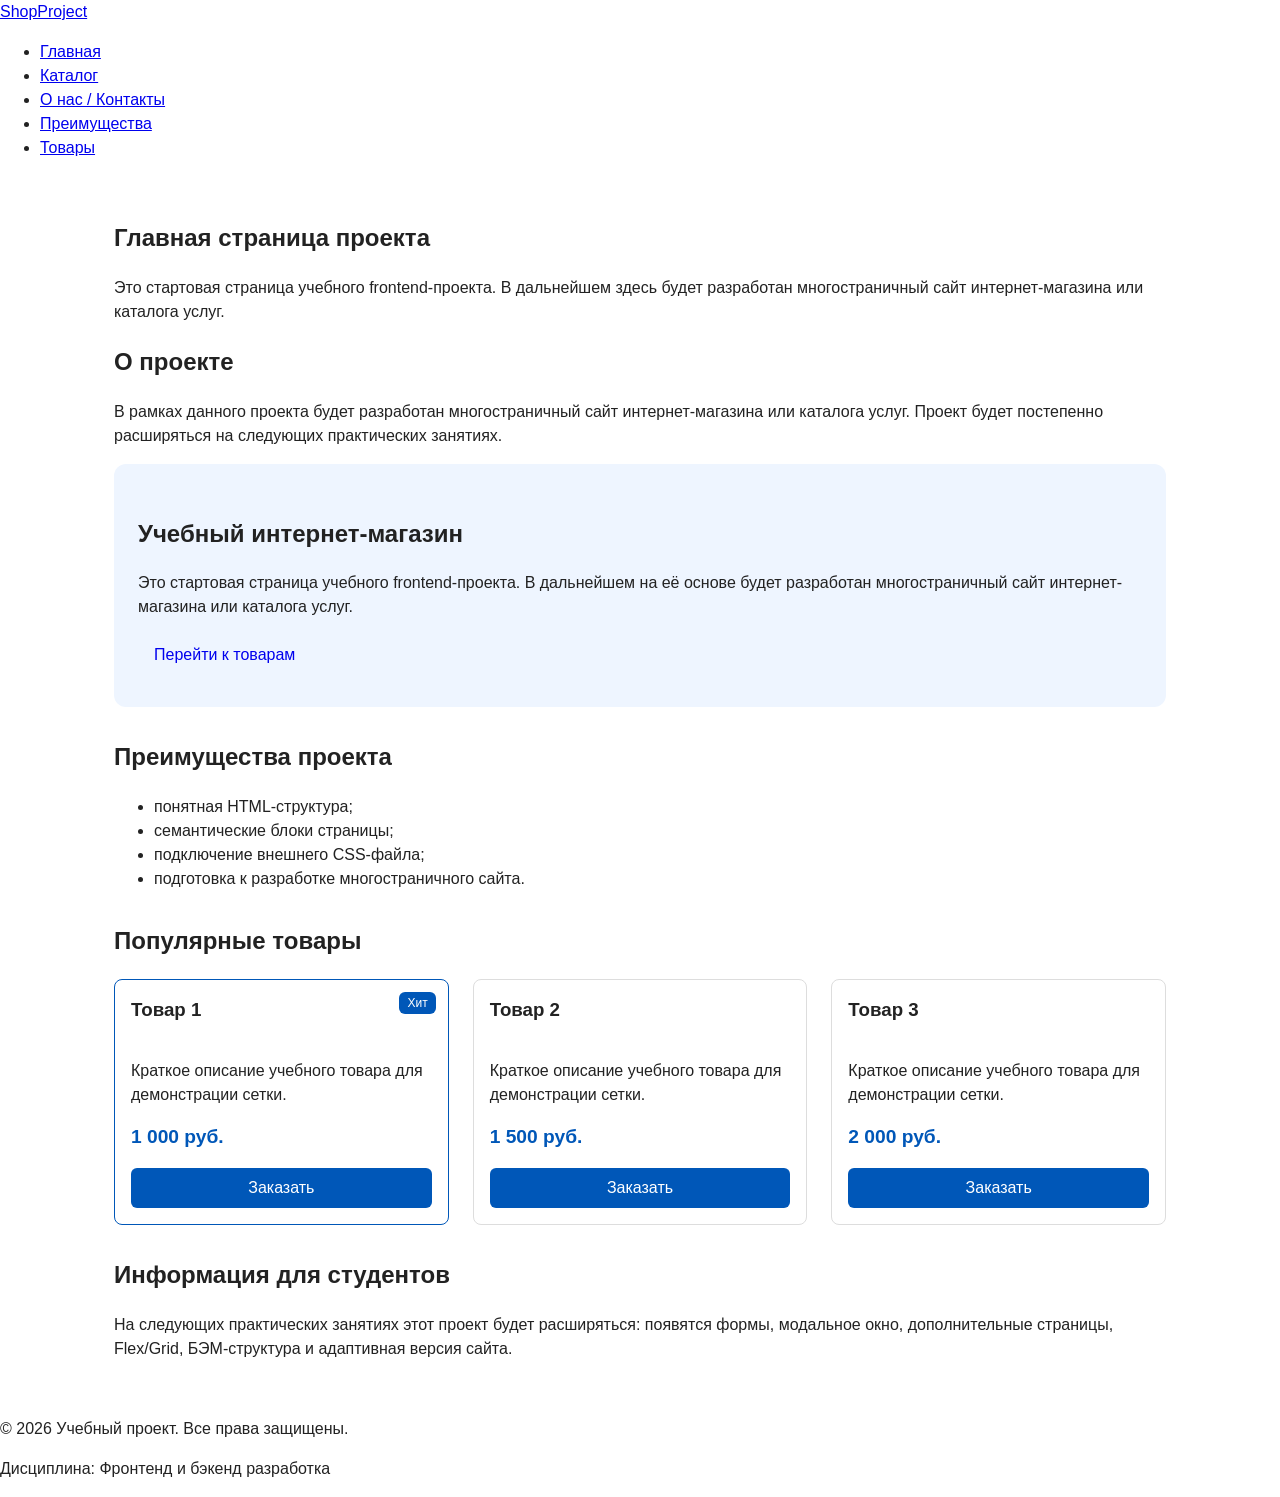
==== commit 4d42e819: "bug fix" ====
--- a/index.html
+++ b/index.html
@@ -112,94 +112,65 @@
   </p>
 </aside>
   <dialog class="order-dialog" id="order-dialog" aria-labelledby="order-dialog-title">
-  <h2 id="order-dialog-title">Оформление заявки</h2>
-
+  <h2 class="order-dialog__title" id="order-dialog-title">Оформление заявки</h2>
+  
   <form class="order-form" id="order-form" action="#" method="post" novalidate>
-    <input id="selected-product" name="selected-product" type="hidden">
-
-    <div class="form-field">
-      <label for="order-name">Имя</label>
-      <input
-        id="order-name"
-        name="name"
-        type="text"
-        placeholder="Введите ваше имя"
-        minlength="2"
-        autocomplete="given-name"
-        required
-      >
+    <!-- Поле: Имя -->
+    <div class="order-form__field">
+      <label class="order-form__label" for="order-name">Имя</label>
+      <input class="order-form__input" id="order-name" name="name" type="text" placeholder="Введите ваше имя" required>
     </div>
 
-    <div class="form-field">
-      <label for="order-email">E-mail</label>
-      <input
-        id="order-email"
-        name="email"
-        type="email"
-        placeholder="example@mail.ru"
-        autocomplete="email"
-        required
-      >
+    <!-- Поле: Email -->
+    <div class="order-form__field">
+      <label class="order-form__label" for="order-email">E-mail</label>
+      <input class="order-form__input" id="order-email" name="email" type="email" placeholder="example@mail.ru" required>
     </div>
 
-    <div class="form-field">
-      <label for="order-phone">Телефон</label>
-      <input
-        id="order-phone"
-        name="phone"
-        type="tel"
-        inputmode="tel"
-        placeholder="+7 (900) 000-00-00"
-        pattern="^\+7 \(\d{3}\) \d{3}-\d{2}-\d{2}$"
-        required
-      >
-      <small>Формат: +7 (900) 000-00-00</small>
+    <!-- Поле: Телефон -->
+    <div class="order-form__field">
+      <label class="order-form__label" for="order-phone">Телефон</label>
+      <input class="order-form__input" id="order-phone" name="phone" type="tel" placeholder="+7 (900) 000-00-00">
+      <small class="order-form__hint">Формат: +7 (900) 000-00-00</small>
     </div>
 
-    <div class="form-field">
-      <label for="order-date">Дата связи</label>
-      <input
-        id="order-date"
-        name="date"
-        type="date"
-      >
+    <!-- Поле: Дата -->
+    <div class="order-form__field">
+      <label class="order-form__label" for="order-date">Дата связи</label>
+      <input class="order-form__input" id="order-date" name="date" type="date">
     </div>
 
-    <div class="form-field">
-      <label for="order-topic">Тема заявки</label>
-      <select id="order-topic" name="topic" required>
-        <option value="">Выберите тему</option>
-        <option value="product">Заказ товара</option>
+    <!-- Поле: Тема -->
+    <div class="order-form__field">
+      <label class="order-form__label" for="order-subject">Тема заявки</label>
+      <select class="order-form__select" id="order-subject" name="subject">
+        <option value="" disabled selected>Выберите тему</option>
         <option value="consultation">Консультация</option>
-        <option value="delivery">Доставка</option>
+        <option value="buy">Покупка товара</option>
       </select>
     </div>
 
-    <div class="form-field">
-      <label for="order-comment">Комментарий</label>
-      <textarea
-        id="order-comment"
-        name="comment"
-        rows="4"
-        placeholder="Укажите дополнительную информацию"
-      ></textarea>
+    <!-- Скрытое поле для имени выбранного товара -->
+    <input type="hidden" id="selected-product" name="selected-product" value="">
+
+    <!-- Поле: Комментарий -->
+    <div class="order-form__field">
+      <label class="order-form__label" for="order-comment">Комментарий</label>
+      <textarea class="order-form__textarea" id="order-comment" name="comment" rows="3" placeholder="Укажите дополнительную информацию"></textarea>
     </div>
 
-    <div class="form-field form-field--checkbox">
-      <label>
-        <input
-          id="order-agreement"
-          name="agreement"
-          type="checkbox"
-          required
-        >
+    <!-- Чекбокс -->
+    <div class="order-form__field order-form__field--checkbox">
+      <label class="order-form__checkbox-label">
+        <input type="checkbox" name="agreement" required>
         Я согласен на обработку данных
       </label>
     </div>
 
-    <div class="form-actions">
-      <button type="button" id="close-order-dialog">Закрыть</button>
-      <button type="submit">Отправить заявку</button>
+    <!-- Кнопки -->
+    <div class="order-form__actions">
+      <button class="button button--secondary" type="button" id="close-order-dialog">Закрыть</button>
+      <button class="button button--primary" type="submit">Отправить заявку</button>
     </div>
   </form>
 </dialog>
--- a/css/style.css
+++ b/css/style.css
@@ -1,8 +1,7 @@
 /* ===============================
-   1. Переменные проекта
+   1. Дизайн-токены (Переменные)
    =============================== */
 :root {
-  /* Основные цвета */
   --color-bg: #ffffff;
   --color-text: #222222;
   --color-muted: #666666;
@@ -16,24 +15,21 @@
   --color-success-bg: #eefaf0;
   --color-white: #ffffff;
 
-  /* Отступы */
   --space-xs: 4px;
   --space-sm: 8px;
   --space-md: 16px;
   --space-lg: 24px;
   --space-xl: 32px;
 
-  /* Скругления */
   --radius-sm: 6px;
   --radius-md: 8px;
   --radius-lg: 12px;
 
-  /* Размеры */
   --container-width: 1100px;
 }
 
 /* ===============================
-   2. Базовые стили
+   2. Базовые глобальные стили
    =============================== */
 *,
 *::before,
@@ -59,39 +55,10 @@
   padding: var(--space-lg);
 }
 
-footer {
-  background-color: var(--color-surface);
-  padding: var(--space-lg);
-  text-align: center;
-}
-
-/* ===============================
-   3. Хлебные крошки
-   =============================== */
-.breadcrumbs {
-  margin-bottom: var(--space-md);
-  font-size: 14px;
-  color: var(--color-muted);
-}
-
-.breadcrumbs a {
-  color: var(--color-primary);
-  text-decoration: none;
-}
-
-.breadcrumbs a:hover {
-  text-decoration: underline;
-}
-
-.breadcrumbs span::before {
-  content: " / ";
-  color: var(--color-muted);
-}
-
-/* ===============================
-   4. Шапка и Навигация (Flexbox)
-   =============================== */
-.header {
+/* ===============================
+   3. Блок: site-header & site-nav
+   =============================== */
+.site-header {
   position: sticky;
   top: 0;
   z-index: 1000;
@@ -100,7 +67,7 @@
   padding: var(--space-md) var(--space-lg);
 }
 
-.header__container {
+.site-header__inner {
   max-width: var(--container-width);
   margin: 0 auto;
   display: flex;
@@ -108,14 +75,14 @@
   justify-content: space-between;
 }
 
-.logo {
+.site-header__logo {
   font-size: 1.25rem;
-  font-weight: bold;
+  font-weight: 700;
   color: var(--color-text);
   text-decoration: none;
 }
 
-.nav__list {
+.site-nav__list {
   display: flex;
   gap: var(--space-lg);
   margin: 0;
@@ -123,46 +90,69 @@
   list-style: none;
 }
 
-.nav__link {
+.site-nav__link {
   color: var(--color-text);
   text-decoration: none;
   font-weight: 500;
   transition: color 0.2s ease;
 }
 
-.nav__link:hover {
-  color: var(--color-primary);
-}
-
-.nav__link--active {
+.site-nav__link:hover {
+  color: var(--color-primary);
+}
+
+.site-nav__link--active {
   color: var(--color-primary);
   border-bottom: 2px solid var(--color-primary);
   padding-bottom: 2px;
 }
 
-.burger-button {
-  display: none;
-  flex-direction: column;
-  gap: 4px;
-  cursor: pointer;
-}
-
-.burger-button span {
-  width: 24px;
-  height: 3px;
-  background-color: var(--color-text);
-  border-radius: 2px;
-}
-
-/* ===============================
-   5. Макет каталога и Сетка (Grid)
-   =============================== */
-.page-title {
+/* ===============================
+   4. Блок: breadcrumbs
+   =============================== */
+.breadcrumbs {
+  margin-bottom: var(--space-md);
+  font-size: 14px;
+  color: var(--color-muted);
+}
+
+.breadcrumbs__link {
+  color: var(--color-primary);
+  text-decoration: none;
+}
+
+.breadcrumbs__link:hover {
+  text-decoration: underline;
+}
+
+.breadcrumbs__current::before {
+  content: " / ";
+  color: var(--color-muted);
+}
+
+/* ===============================
+   5. Блок: hero & section
+   =============================== */
+.hero {
+  max-width: var(--container-width);
+  margin: 0 auto var(--space-xl);
+  padding: var(--space-xl) var(--space-lg);
+  background-color: var(--color-surface-accent);
+  border-radius: var(--radius-lg);
+}
+
+.section {
+  max-width: var(--container-width);
+  margin: 0 auto var(--space-xl);
+}
+
+.section__title {
   margin-top: 0;
-  margin-bottom: var(--space-lg);
-}
-
-/* Двухколоночный макет каталога (Фильтры слева, товары справа) */
+}
+
+/* ===============================
+   6. Блоки: catalog-layout & catalog-filters
+   =============================== */
 .catalog-layout {
   display: grid;
   grid-template-columns: 260px 1fr;
@@ -171,7 +161,6 @@
   margin-bottom: var(--space-xl);
 }
 
-/* Область фильтров слева */
 .catalog-filters {
   grid-area: filters;
   padding: var(--space-md);
@@ -181,50 +170,19 @@
   height: fit-content;
 }
 
-.filters-form {
-  display: flex;
-  flex-direction: column;
-  gap: var(--space-md);
-}
-
-.filters-form fieldset {
-  margin: 0;
-  padding: var(--space-md);
-  border: 1px solid var(--color-border);
-  border-radius: var(--radius-sm);
-}
-
-.filters-form label {
-  display: block;
-  margin-bottom: var(--space-xs);
-  cursor: pointer;
-}
-
-.filters-form input[type="number"] {
-  width: 100%;
-  padding: 6px 8px;
-  margin-bottom: var(--space-xs);
-  border: 1px solid var(--color-border);
-  border-radius: var(--radius-sm);
-}
-
-/* Область товаров справа */
 .catalog-products {
   grid-area: products;
 }
 
-.catalog-products h2 {
-  margin-top: 0;
-}
-
-/* Сетка карточек товаров (3 колонки) */
+/* ===============================
+   7. Блок: products-grid & product-card
+   =============================== */
 .products-grid {
   display: grid;
   grid-template-columns: repeat(3, 1fr);
   gap: var(--space-lg);
 }
 
-/* Карточка товара */
 .product-card {
   position: relative;
   display: flex;
@@ -239,7 +197,10 @@
   border-color: var(--color-primary);
 }
 
-.product-card h3,
+.product-card--featured {
+  border-color: var(--color-primary);
+}
+
 .product-card__title {
   margin-top: 0;
 }
@@ -257,66 +218,124 @@
 
 .product-card__price {
   font-size: 1.2rem;
-  font-weight: bold;
+  font-weight: 700;
   color: var(--color-primary);
   margin-top: auto;
   margin-bottom: var(--space-md);
 }
 
 /* ===============================
-   6. Общие компоненты и кнопки
+   8. Блок: button
    =============================== */
 .button {
   display: inline-block;
   padding: var(--space-sm) var(--space-md);
+  border: none;
+  border-radius: var(--radius-sm);
+  font: inherit;
+  text-decoration: none;
+  cursor: pointer;
+}
+
+.button--primary {
   color: var(--color-white);
   background-color: var(--color-primary);
-  text-decoration: none;
+}
+
+.button--primary:hover {
+  background-color: var(--color-primary-dark);
+}
+
+.button--secondary {
+  color: var(--color-primary);
+  background-color: transparent;
+  border: 1px solid var(--color-primary);
+}
+
+.button--secondary:hover {
+  color: var(--color-white);
+  background-color: var(--color-primary);
+}
+
+/* ===============================
+   9. Блоки: order-dialog & order-form
+   =============================== */
+/* Модальное окно */
+.order-dialog {
+  width: min(100% - 32px, 560px);
+  padding: var(--space-lg);
   border: none;
+  border-radius: var(--radius-lg);
+  background-color: var(--color-bg);
+}
+
+.order-dialog::backdrop {
+  background-color: rgba(0, 0, 0, 0.5);
+}
+
+.order-dialog__title {
+  margin-top: 0;
+  margin-bottom: var(--space-md);
+}
+
+/* Форма в модальном окне */
+.order-form__field {
+  margin-bottom: var(--space-md);
+}
+
+.order-form__label {
+  display: block; /* Переносит подпись на отдельную строку */
+  margin-bottom: var(--space-xs);
+  font-weight: bold;
+}
+
+.order-form__input,
+.order-form__select,
+.order-form__textarea {
+  width: 100%; /* Растягивает поля на всю ширину окна */
+  padding: 10px 12px;
+  border: 1px solid var(--color-border);
   border-radius: var(--radius-sm);
+  font: inherit;
+  background-color: var(--color-bg);
+}
+
+.order-form__input:focus-visible,
+.order-form__select:focus-visible,
+.order-form__textarea:focus-visible {
+  outline: 2px solid var(--color-primary);
+  outline-offset: 2px;
+}
+
+.order-form__hint {
+  display: block;
+  margin-top: 4px;
+  color: var(--color-muted);
+  font-size: 0.85rem;
+}
+
+.order-form__field--checkbox {
+  display: flex;
+  align-items: center;
+}
+
+.order-form__checkbox-label {
+  display: flex;
+  align-items: center;
+  gap: 8px;
   cursor: pointer;
-  align-self: flex-start;
-}
-
-.button:hover {
-  background-color: var(--color-primary-dark);
-}
-
-/* ===============================
-   7. Мобильная адаптивность
-   =============================== */
-@media (max-width: 768px) {
-  .catalog-layout {
-    grid-template-columns: 1fr;
-    grid-template-areas:
-      "filters"
-      "products";
-  }
-
-  .products-grid {
-    grid-template-columns: 1fr;
-  }
-
-  .burger-button {
-    display: flex;
-  }
-
-  .nav {
-    display: none;
-    width: 100%;
-  }
-
-  .menu-toggle:checked ~ .nav {
-    display: block;
-  }
-
-  .header__container {
-    flex-wrap: wrap;
-  }
-
-  .nav__list {
-    flex-direction: column;
-    gap: var(--space-sm);
-    padding-top: var(--space-md);
-  }
-}
+}
+
+.order-form__actions {
+  display: flex;
+  gap: var(--space-md);
+  margin-top: var(--space-lg);
+}
+/* ===============================
+   10. Блок: site-footer
+   =============================== */
+.site-footer {
+  background-color: var(--color-surface);
+  padding: var(--space-lg);
+  text-align: center;
+}
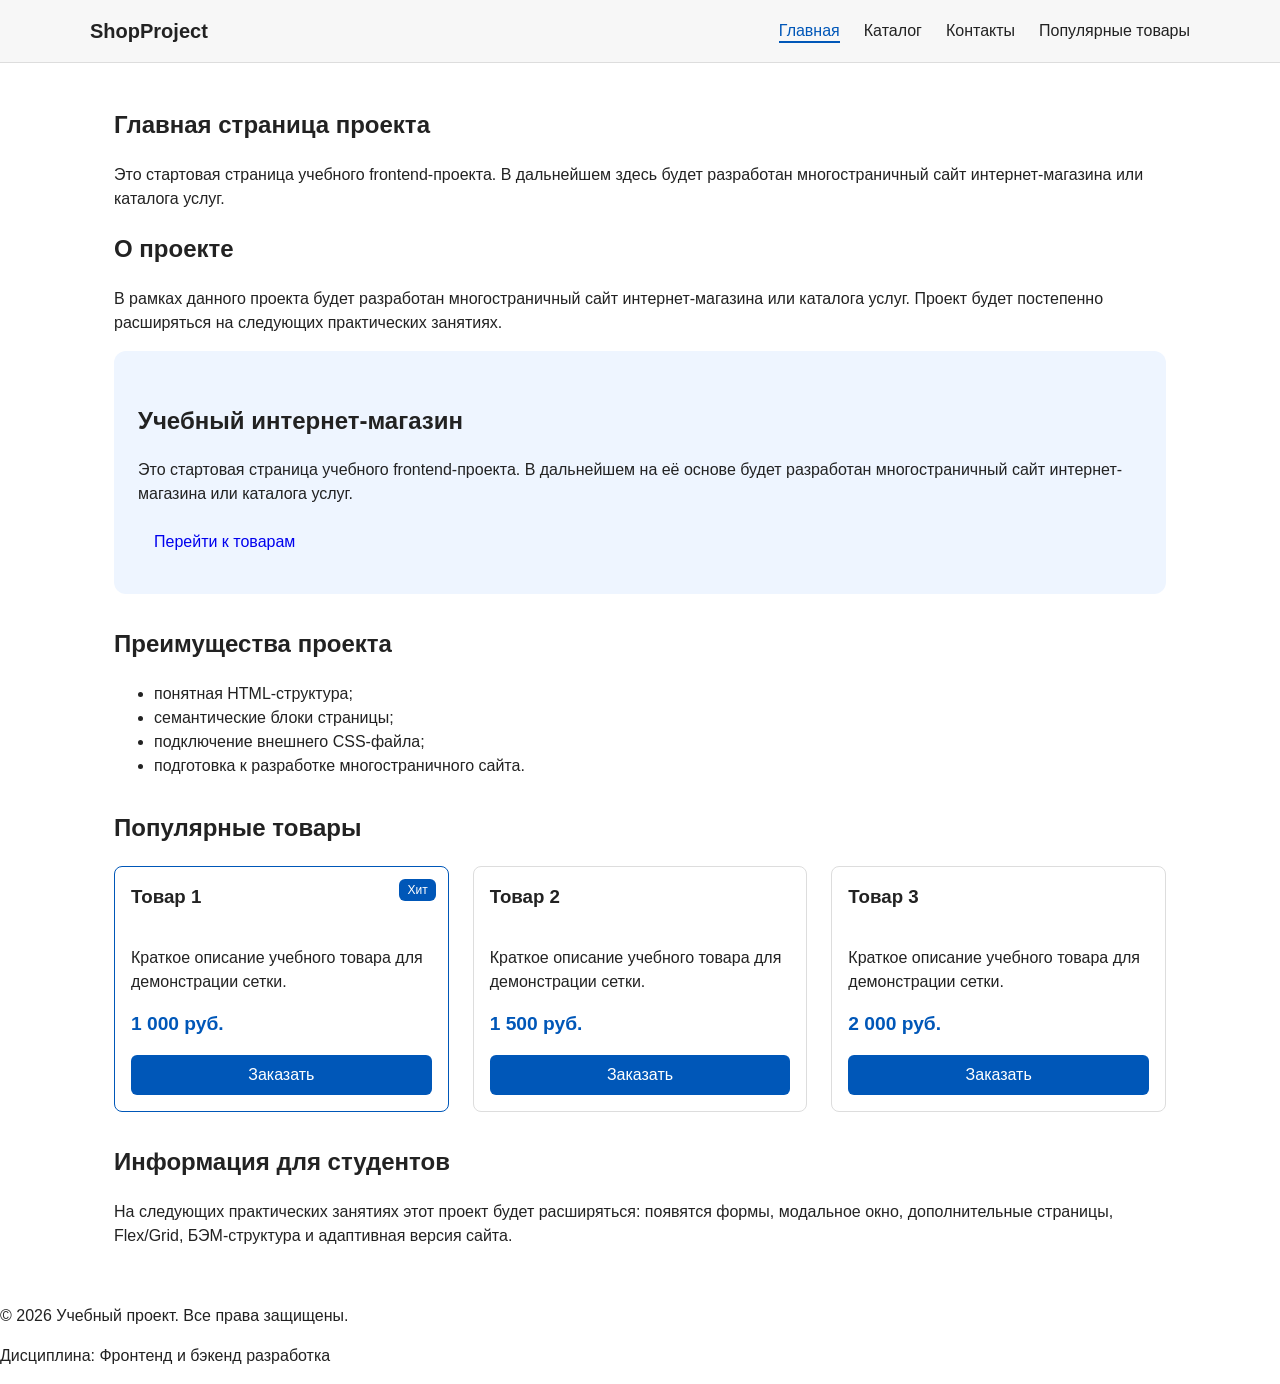
==== commit 911d53e9: "bug fix 2" ====
--- a/index.html
+++ b/index.html
@@ -9,26 +9,27 @@
   <script src="js/main.js" defer></script>
 </head>
 <body>
-  <header class="header">
-    <div class="header__container">
-      <a class="logo" href="index.html">ShopProject</a>
-   
-      <input type="checkbox" id="menu-toggle" class="menu-toggle" hidden>
-      <label for="menu-toggle" class="burger-button" aria-label="Открыть меню">
-        <span></span><span></span><span></span>
-      </label>
-   
-      <nav class="nav" aria-label="Основная навигация">
-        <ul class="nav__list">
-          <li class="nav__item"><a class="nav__link nav__link--active" href="index.html">Главная</a></li>
-          <li class="nav__item"><a class="nav__link" href="catalog.html">Каталог</a></li>
-          <li class="nav__item"><a class="nav__link" href="contacts.html">О нас / Контакты</a></li>
-          <li class="nav__item"><a class="nav__link" href="index.html#advantages">Преимущества</a></li>
-          <li class="nav__item"><a class="nav__link" href="index.html#popular">Товары</a></li>
-        </ul>
-      </nav>
-    </div>
-  </header>
+<header class="site-header">
+  <div class="site-header__inner">
+    <a class="site-header__logo" href="index.html">ShopProject</a>
+    <nav class="site-nav" aria-label="Основная навигация">
+      <ul class="site-nav__list">
+        <li class="site-nav__item">
+          <a class="site-nav__link site-nav__link--active" href="index.html">Главная</a>
+        </li>
+        <li class="site-nav__item">
+          <a class="site-nav__link" href="catalog.html">Каталог</a>
+        </li>
+        <li class="site-nav__item">
+          <a class="site-nav__link" href="contacts.html">Контакты</a>
+        </li>
+        <li class="site-nav__item">
+          <a class="site-nav__link" href="#popular">Популярные товары</a>
+        </li>
+      </ul>
+    </nav>
+  </div>
+</header>
 
   <main>
     
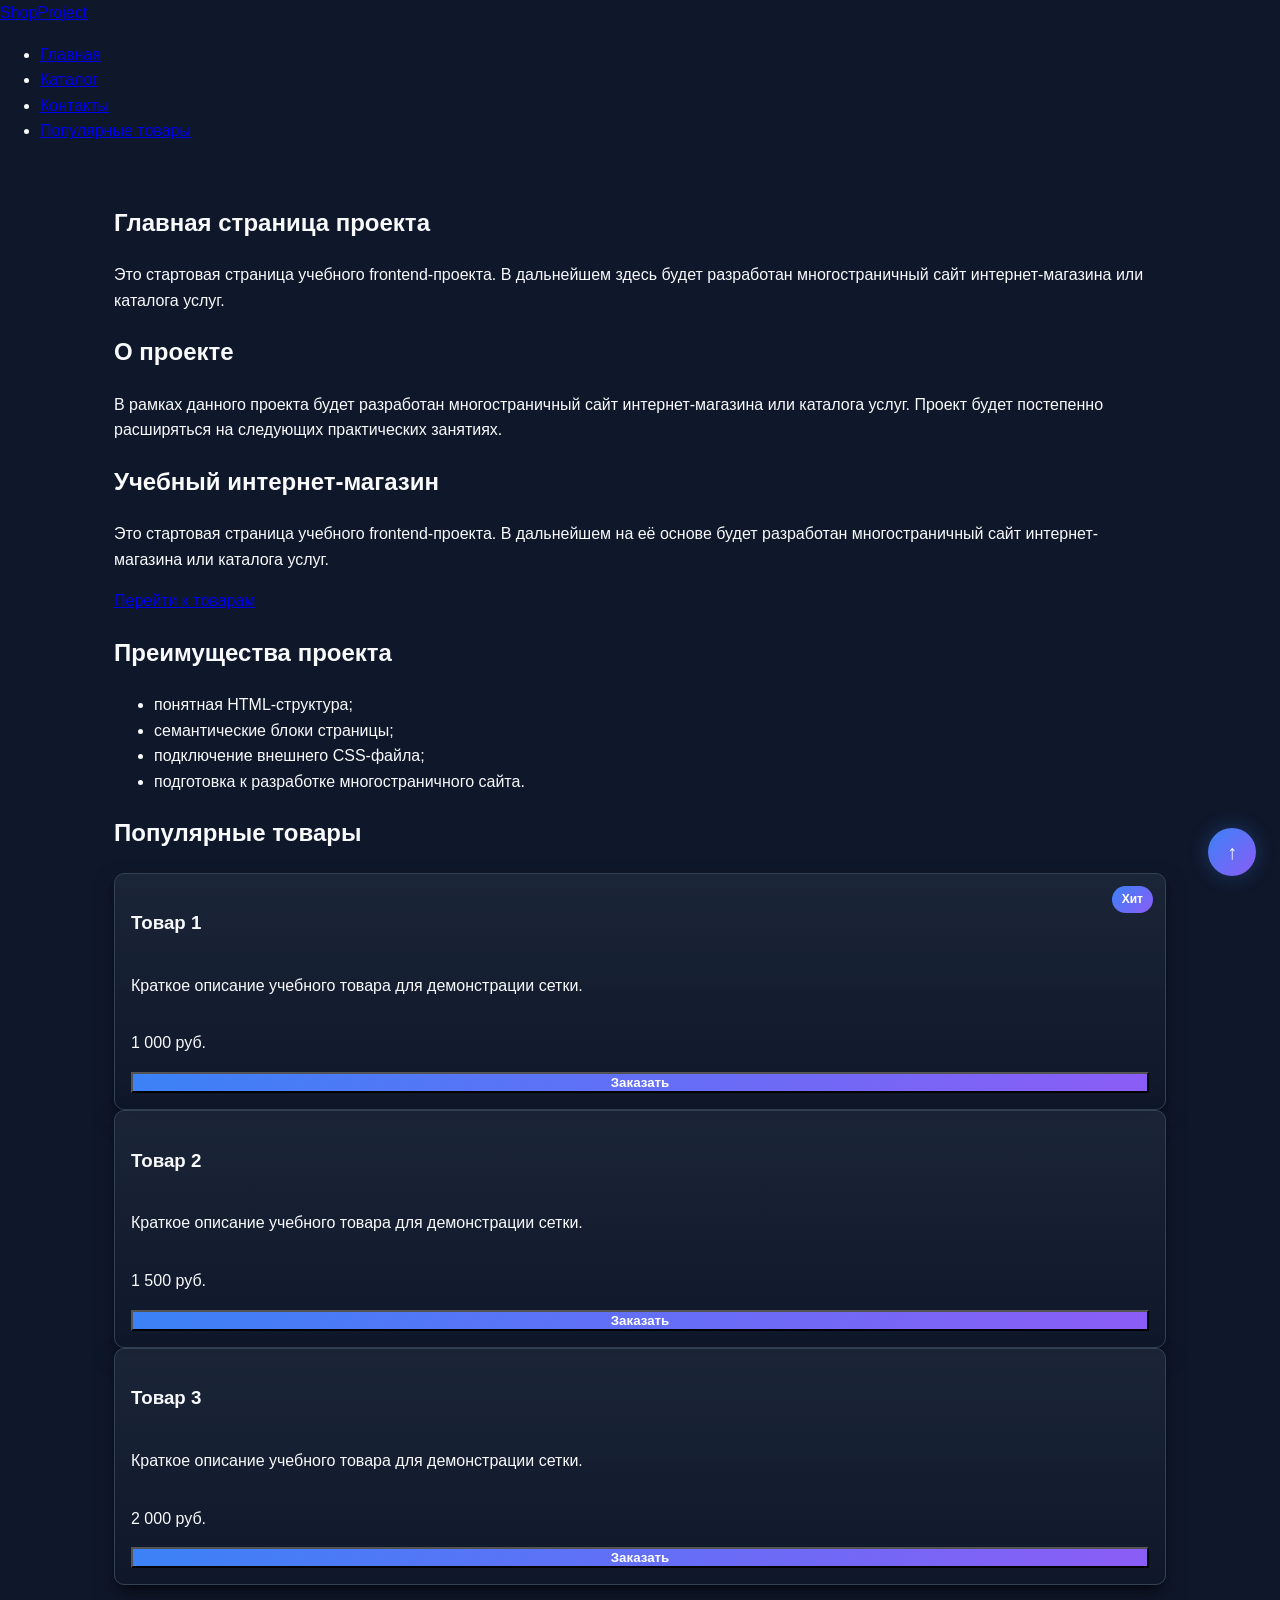
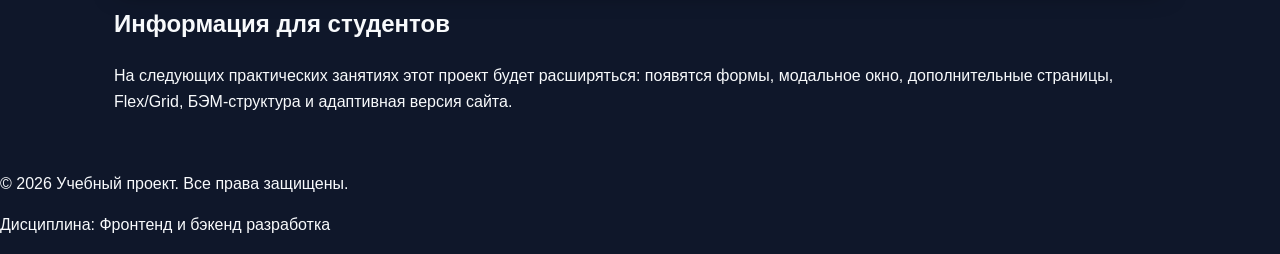
==== commit d6d0a46c: "dark theme and up button" ====
--- a/index.html
+++ b/index.html
@@ -184,5 +184,6 @@
   <p>&copy; 2026 Учебный проект. Все права защищены.</p>
   <p>Дисциплина: Фронтенд и бэкенд разработка</p>
 </footer>
+<a href="#" class="scroll-top" title="Наверх" aria-label="Вернуться к началу страницы">↑</a>
 </body>
 </html>
--- a/css/style.css
+++ b/css/style.css
@@ -1,18 +1,21 @@
 /* ===============================
-   1. Дизайн-токены (Переменные)
+   1. Дизайн-токены
    =============================== */
 :root {
-  --color-bg: #ffffff;
-  --color-text: #222222;
-  --color-muted: #666666;
-  --color-primary: #0057b8;
-  --color-primary-dark: #003f86;
-  --color-border: #dddddd;
-  --color-surface: #f7f7f7;
-  --color-surface-accent: #eef5ff;
-  --color-danger: #b00020;
-  --color-success: #168a2f;
-  --color-success-bg: #eefaf0;
+  --color-bg: #0f172a;
+  --color-surface: #1e293b;
+  --color-surface-card: #1e293b;
+  --color-text: #f8fafc;
+  --color-muted: #94a3b8;
+  --color-border: #334155;
+  
+  --color-primary: #3b82f6;
+  --color-primary-dark: #2563eb;
+  --color-accent-gradient: linear-gradient(135deg, #3b82f6 0%, #8b5cf6 100%);
+  --color-card-gradient: linear-gradient(180deg, rgba(30, 41, 59, 0.8) 0%, rgba(15, 23, 42, 0.9) 100%);
+
+  --color-danger: #ef4444;
+  --color-success: #10b981;
   --color-white: #ffffff;
 
   --space-xs: 4px;
@@ -22,14 +25,16 @@
   --space-xl: 32px;
 
   --radius-sm: 6px;
-  --radius-md: 8px;
-  --radius-lg: 12px;
+  --radius-md: 10px;
+  --radius-lg: 16px;
 
   --container-width: 1100px;
+  --shadow-lg: 0 10px 25px -5px rgba(0, 0, 0, 0.5), 0 8px 10px -6px rgba(0, 0, 0, 0.5);
+  --shadow-glow: 0 0 20px rgba(59, 130, 246, 0.3);
 }
 
 /* ===============================
-   2. Базовые глобальные стили
+   2. Базовые стили
    =============================== */
 *,
 *::before,
@@ -43,8 +48,8 @@
 
 body {
   margin: 0;
-  font-family: Arial, sans-serif;
-  line-height: 1.5;
+  font-family: 'Segoe UI', Tahoma, Geneva, Verdana, sans-serif;
+  line-height: 1.6;
   color: var(--color-text);
   background-color: var(--color-bg);
 }
@@ -56,133 +61,36 @@
 }
 
 /* ===============================
-   3. Блок: site-header & site-nav
+   3. Кнопка «Наверх» (position: fixed)
    =============================== */
-.site-header {
-  position: sticky;
-  top: 0;
-  z-index: 1000;
-  background-color: var(--color-surface);
-  border-bottom: 1px solid var(--color-border);
-  padding: var(--space-md) var(--space-lg);
+.scroll-top {
+  position: fixed;
+  bottom: 24px;
+  right: 24px;
+  z-index: 99;
+  display: flex;
+  align-items: center;
+  justify-content: center;
+  width: 48px;
+  height: 48px;
+  background: var(--color-accent-gradient);
+  color: var(--color-white);
+  border-radius: 50%;
+  text-decoration: none;
+  font-size: 20px;
+  font-weight: bold;
+  box-shadow: var(--shadow-glow);
+  transition: transform 0.2s ease, opacity 0.2s ease;
 }
 
-.site-header__inner {
-  max-width: var(--container-width);
-  margin: 0 auto;
-  display: flex;
-  align-items: center;
-  justify-content: space-between;
-}
-
-.site-header__logo {
-  font-size: 1.25rem;
-  font-weight: 700;
-  color: var(--color-text);
-  text-decoration: none;
-}
-
-.site-nav__list {
-  display: flex;
-  gap: var(--space-lg);
-  margin: 0;
-  padding: 0;
-  list-style: none;
-}
-
-.site-nav__link {
-  color: var(--color-text);
-  text-decoration: none;
-  font-weight: 500;
-  transition: color 0.2s ease;
-}
-
-.site-nav__link:hover {
-  color: var(--color-primary);
-}
-
-.site-nav__link--active {
-  color: var(--color-primary);
-  border-bottom: 2px solid var(--color-primary);
-  padding-bottom: 2px;
+.scroll-top:hover {
+  transform: translateY(-4px) scale(1.05);
+  box-shadow: 0 0 25px rgba(139, 92, 246, 0.6);
 }
 
 /* ===============================
-   4. Блок: breadcrumbs
+   4. Карточка товара и градиенты
    =============================== */
-.breadcrumbs {
-  margin-bottom: var(--space-md);
-  font-size: 14px;
-  color: var(--color-muted);
-}
-
-.breadcrumbs__link {
-  color: var(--color-primary);
-  text-decoration: none;
-}
-
-.breadcrumbs__link:hover {
-  text-decoration: underline;
-}
-
-.breadcrumbs__current::before {
-  content: " / ";
-  color: var(--color-muted);
-}
-
-/* ===============================
-   5. Блок: hero & section
-   =============================== */
-.hero {
-  max-width: var(--container-width);
-  margin: 0 auto var(--space-xl);
-  padding: var(--space-xl) var(--space-lg);
-  background-color: var(--color-surface-accent);
-  border-radius: var(--radius-lg);
-}
-
-.section {
-  max-width: var(--container-width);
-  margin: 0 auto var(--space-xl);
-}
-
-.section__title {
-  margin-top: 0;
-}
-
-/* ===============================
-   6. Блоки: catalog-layout & catalog-filters
-   =============================== */
-.catalog-layout {
-  display: grid;
-  grid-template-columns: 260px 1fr;
-  grid-template-areas: "filters products";
-  gap: var(--space-lg);
-  margin-bottom: var(--space-xl);
-}
-
-.catalog-filters {
-  grid-area: filters;
-  padding: var(--space-md);
-  border: 1px solid var(--color-border);
-  border-radius: var(--radius-md);
-  background-color: var(--color-surface);
-  height: fit-content;
-}
-
-.catalog-products {
-  grid-area: products;
-}
-
-/* ===============================
-   7. Блок: products-grid & product-card
-   =============================== */
-.products-grid {
-  display: grid;
-  grid-template-columns: repeat(3, 1fr);
-  gap: var(--space-lg);
-}
-
 .product-card {
   position: relative;
   display: flex;
@@ -190,152 +98,79 @@
   padding: var(--space-md);
   border: 1px solid var(--color-border);
   border-radius: var(--radius-md);
-  background-color: var(--color-bg);
+  background: var(--color-card-gradient);
+  box-shadow: var(--shadow-lg);
+  transition: border-color 0.3s ease, transform 0.3s ease;
 }
 
 .product-card:hover {
   border-color: var(--color-primary);
-}
-
-.product-card--featured {
-  border-color: var(--color-primary);
-}
-
-.product-card__title {
-  margin-top: 0;
+  transform: translateY(-4px);
 }
 
 .product-card__badge {
   position: absolute;
   top: 12px;
   right: 12px;
-  background-color: var(--color-primary);
+  background: var(--color-accent-gradient);
   color: var(--color-white);
   font-size: 0.75rem;
-  padding: 2px 8px;
-  border-radius: var(--radius-sm);
-}
-
-.product-card__price {
-  font-size: 1.2rem;
-  font-weight: 700;
-  color: var(--color-primary);
-  margin-top: auto;
-  margin-bottom: var(--space-md);
+  font-weight: bold;
+  padding: 4px 10px;
+  border-radius: 20px;
 }
 
 /* ===============================
-   8. Блок: button
+   5. Улучшенное модальное окно
    =============================== */
-.button {
-  display: inline-block;
-  padding: var(--space-sm) var(--space-md);
-  border: none;
-  border-radius: var(--radius-sm);
-  font: inherit;
-  text-decoration: none;
-  cursor: pointer;
-}
-
-.button--primary {
-  color: var(--color-white);
-  background-color: var(--color-primary);
-}
-
-.button--primary:hover {
-  background-color: var(--color-primary-dark);
-}
-
-.button--secondary {
-  color: var(--color-primary);
-  background-color: transparent;
-  border: 1px solid var(--color-primary);
-}
-
-.button--secondary:hover {
-  color: var(--color-white);
-  background-color: var(--color-primary);
-}
-
-/* ===============================
-   9. Блоки: order-dialog & order-form
-   =============================== */
-/* Модальное окно */
 .order-dialog {
   width: min(100% - 32px, 560px);
-  padding: var(--space-lg);
-  border: none;
+  padding: var(--space-xl);
+  border: 1px solid var(--color-border);
   border-radius: var(--radius-lg);
-  background-color: var(--color-bg);
+  background-color: var(--color-surface);
+  color: var(--color-text);
+  box-shadow: var(--shadow-lg), var(--shadow-glow);
 }
 
 .order-dialog::backdrop {
-  background-color: rgba(0, 0, 0, 0.5);
-}
-
-.order-dialog__title {
-  margin-top: 0;
-  margin-bottom: var(--space-md);
-}
-
-/* Форма в модальном окне */
-.order-form__field {
-  margin-bottom: var(--space-md);
-}
-
-.order-form__label {
-  display: block; /* Переносит подпись на отдельную строку */
-  margin-bottom: var(--space-xs);
-  font-weight: bold;
+  background: rgba(15, 23, 42, 0.8);
+  backdrop-filter: blur(4px);
 }
 
 .order-form__input,
 .order-form__select,
 .order-form__textarea {
-  width: 100%; /* Растягивает поля на всю ширину окна */
-  padding: 10px 12px;
+  width: 100%;
+  padding: 10px 14px;
   border: 1px solid var(--color-border);
   border-radius: var(--radius-sm);
+  background-color: var(--color-bg);
+  color: var(--color-text);
   font: inherit;
-  background-color: var(--color-bg);
 }
 
-.order-form__input:focus-visible,
-.order-form__select:focus-visible,
-.order-form__textarea:focus-visible {
-  outline: 2px solid var(--color-primary);
-  outline-offset: 2px;
+.order-form__input:focus,
+.order-form__select:focus,
+.order-form__textarea:focus {
+  border-color: var(--color-primary);
+  outline: none;
+  box-shadow: 0 0 10px rgba(59, 130, 246, 0.4);
 }
 
-.order-form__hint {
-  display: block;
-  margin-top: 4px;
-  color: var(--color-muted);
-  font-size: 0.85rem;
+.button--primary {
+  background: var(--color-accent-gradient);
+  color: var(--color-white);
+  font-weight: 600;
 }
 
-.order-form__field--checkbox {
-  display: flex;
-  align-items: center;
+.button--secondary {
+  background: transparent;
+  color: var(--color-muted);
+  border: 1px solid var(--color-border);
 }
 
-.order-form__checkbox-label {
-  display: flex;
-  align-items: center;
-  gap: 8px;
-  cursor: pointer;
-}
-
-.order-form__actions {
-  display: flex;
-  gap: var(--space-md);
-  margin-top: var(--space-lg);
-}
-/* ===============================
-   10. Блок: site-footer
-   =============================== */
-.site-footer {
-  background-color: var(--color-surface);
-  padding: var(--space-lg);
-  text-align: center;
+.button--secondary:hover {
+  color: var(--color-text);
+  border-color: var(--color-primary);
 }
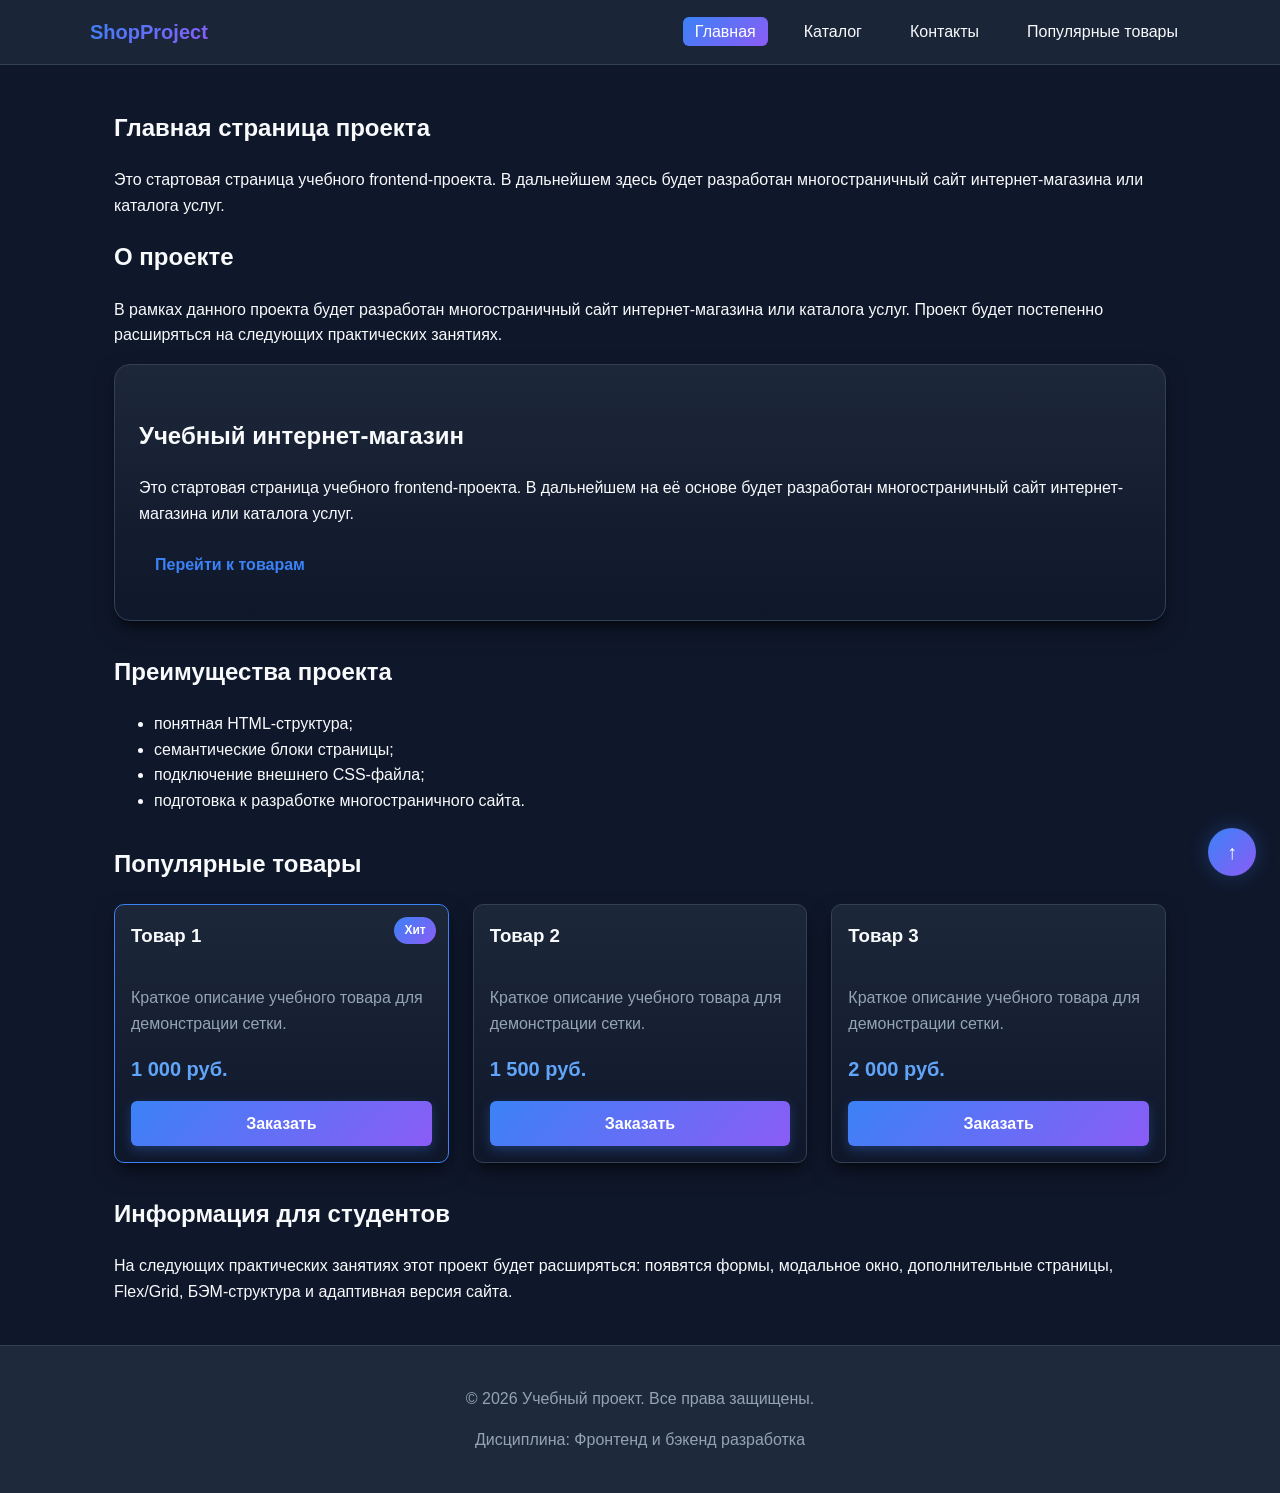
==== commit 0557efad: "visual final improvement+up button + modal window" ====
--- a/index.html
+++ b/index.html
@@ -112,19 +112,23 @@
     БЭМ-структура и адаптивная версия сайта.
   </p>
 </aside>
-  <dialog class="order-dialog" id="order-dialog" aria-labelledby="order-dialog-title">
+<dialog class="order-dialog" id="order-dialog" aria-labelledby="order-dialog-title">
+  <!-- Кнопка-крестик в правом верхнем углу -->
+  <button class="order-dialog__close-icon" type="button" id="close-order-dialog-icon" aria-label="Закрыть окно">×</button>
+
   <h2 class="order-dialog__title" id="order-dialog-title">Оформление заявки</h2>
+  <p class="order-dialog__description">Заполните форму, и наш менеджер свяжется с вами для уточнения деталей.</p>
   
   <form class="order-form" id="order-form" action="#" method="post" novalidate>
     <!-- Поле: Имя -->
     <div class="order-form__field">
-      <label class="order-form__label" for="order-name">Имя</label>
+      <label class="order-form__label" for="order-name">Имя *</label>
       <input class="order-form__input" id="order-name" name="name" type="text" placeholder="Введите ваше имя" required>
     </div>
 
     <!-- Поле: Email -->
     <div class="order-form__field">
-      <label class="order-form__label" for="order-email">E-mail</label>
+      <label class="order-form__label" for="order-email">E-mail *</label>
       <input class="order-form__input" id="order-email" name="email" type="email" placeholder="example@mail.ru" required>
     </div>
 
@@ -135,36 +139,37 @@
       <small class="order-form__hint">Формат: +7 (900) 000-00-00</small>
     </div>
 
-    <!-- Поле: Дата -->
+    <!-- Поле: Дата связи -->
     <div class="order-form__field">
-      <label class="order-form__label" for="order-date">Дата связи</label>
+      <label class="order-form__label" for="order-date">Желаемая дата связи</label>
       <input class="order-form__input" id="order-date" name="date" type="date">
     </div>
 
     <!-- Поле: Тема -->
     <div class="order-form__field">
-      <label class="order-form__label" for="order-subject">Тема заявки</label>
+      <label class="order-form__label" for="order-subject">Тема обращения</label>
       <select class="order-form__select" id="order-subject" name="subject">
         <option value="" disabled selected>Выберите тему</option>
-        <option value="consultation">Консультация</option>
-        <option value="buy">Покупка товара</option>
+        <option value="consultation">Консультация по товару</option>
+        <option value="buy">Оформление заказа</option>
+        <option value="support">Техническая поддержка</option>
       </select>
     </div>
 
-    <!-- Скрытое поле для имени выбранного товара -->
+    <!-- Скрытое поле для товара -->
     <input type="hidden" id="selected-product" name="selected-product" value="">
 
     <!-- Поле: Комментарий -->
     <div class="order-form__field">
-      <label class="order-form__label" for="order-comment">Комментарий</label>
+      <label class="order-form__label" for="order-comment">Комментарий к заявке</label>
       <textarea class="order-form__textarea" id="order-comment" name="comment" rows="3" placeholder="Укажите дополнительную информацию"></textarea>
     </div>
 
-    <!-- Чекбокс -->
+    <!-- Согласие -->
     <div class="order-form__field order-form__field--checkbox">
       <label class="order-form__checkbox-label">
-        <input type="checkbox" name="agreement" required>
-        Я согласен на обработку данных
+        <input class="order-form__checkbox" type="checkbox" name="agreement" required>
+        <span>Я согласен на обработку персональных данных</span>
       </label>
     </div>
 
--- a/css/style.css
+++ b/css/style.css
@@ -1,5 +1,5 @@
 /* ===============================
-   1. Дизайн-токены
+   1. Дизайн-токены (Тёмная тема)
    =============================== */
 :root {
   --color-bg: #0f172a;
@@ -12,7 +12,7 @@
   --color-primary: #3b82f6;
   --color-primary-dark: #2563eb;
   --color-accent-gradient: linear-gradient(135deg, #3b82f6 0%, #8b5cf6 100%);
-  --color-card-gradient: linear-gradient(180deg, rgba(30, 41, 59, 0.8) 0%, rgba(15, 23, 42, 0.9) 100%);
+  --color-card-gradient: linear-gradient(180deg, rgba(30, 41, 59, 0.9) 0%, rgba(15, 23, 42, 0.95) 100%);
 
   --color-danger: #ef4444;
   --color-success: #10b981;
@@ -34,7 +34,7 @@
 }
 
 /* ===============================
-   2. Базовые стили
+   2. Базовые глобальные стили
    =============================== */
 *,
 *::before,
@@ -58,6 +58,24 @@
   max-width: var(--container-width);
   margin: 0 auto;
   padding: var(--space-lg);
+}
+
+footer,
+.site-footer {
+  background-color: var(--color-surface);
+  padding: var(--space-lg);
+  text-align: center;
+  border-top: 1px solid var(--color-border);
+  color: var(--color-muted);
+}
+
+a {
+  color: var(--color-primary);
+  transition: color 0.2s ease;
+}
+
+a:hover {
+  color: #60a5fa;
 }
 
 /* ===============================
@@ -80,17 +98,191 @@
   font-size: 20px;
   font-weight: bold;
   box-shadow: var(--shadow-glow);
-  transition: transform 0.2s ease, opacity 0.2s ease;
+  transition: transform 0.2s ease, box-shadow 0.2s ease;
 }
 
 .scroll-top:hover {
   transform: translateY(-4px) scale(1.05);
   box-shadow: 0 0 25px rgba(139, 92, 246, 0.6);
-}
-
-/* ===============================
-   4. Карточка товара и градиенты
-   =============================== */
+  color: var(--color-white);
+}
+
+/* ===============================
+   4. Блок: site-header & site-nav (Шапка)
+   =============================== */
+.site-header,
+.header {
+  position: sticky;
+  top: 0;
+  z-index: 1000;
+  background-color: rgba(30, 41, 59, 0.85);
+  backdrop-filter: blur(12px);
+  border-bottom: 1px solid var(--color-border);
+  padding: var(--space-md) var(--space-lg);
+}
+
+.site-header__inner,
+.header__container {
+  max-width: var(--container-width);
+  margin: 0 auto;
+  display: flex;
+  align-items: center;
+  justify-content: space-between;
+}
+
+.site-header__logo,
+.logo {
+  font-size: 1.25rem;
+  font-weight: 700;
+  color: var(--color-text);
+  text-decoration: none;
+  background: var(--color-accent-gradient);
+  -webkit-background-clip: text;
+  -webkit-text-fill-color: transparent;
+}
+
+.site-nav__list,
+.nav__list {
+  display: flex;
+  gap: var(--space-lg);
+  margin: 0;
+  padding: 0;
+  list-style: none;
+}
+
+.site-nav__link,
+.nav__link {
+  color: var(--color-text);
+  text-decoration: none;
+  font-weight: 500;
+  padding: 6px 12px;
+  border-radius: var(--radius-sm);
+  transition: all 0.2s ease;
+}
+
+.site-nav__link:hover,
+.nav__link:hover {
+  color: var(--color-white);
+  background-color: rgba(255, 255, 255, 0.05);
+}
+
+.site-nav__link--active,
+.nav__link--active {
+  color: var(--color-white);
+  background: var(--color-accent-gradient);
+  border-bottom: none;
+}
+
+/* ===============================
+   5. Блок: breadcrumbs (Хлебные крошки)
+   =============================== */
+.breadcrumbs {
+  margin-bottom: var(--space-md);
+  font-size: 14px;
+  color: var(--color-muted);
+}
+
+.breadcrumbs__link {
+  color: var(--color-primary);
+  text-decoration: none;
+}
+
+.breadcrumbs__link:hover {
+  text-decoration: underline;
+}
+
+.breadcrumbs__current::before {
+  content: " / ";
+  color: var(--color-muted);
+}
+
+/* ===============================
+   6. Блоки: hero & section
+   =============================== */
+.hero {
+  max-width: var(--container-width);
+  margin: 0 auto var(--space-xl);
+  padding: var(--space-xl) var(--space-lg);
+  background: var(--color-card-gradient);
+  border: 1px solid var(--color-border);
+  border-radius: var(--radius-lg);
+  box-shadow: var(--shadow-lg);
+}
+
+.section {
+  max-width: var(--container-width);
+  margin: 0 auto var(--space-xl);
+}
+
+.section__title,
+.page-title {
+  margin-top: 0;
+  color: var(--color-text);
+}
+
+/* ===============================
+   7. Макет каталога (Grid) и фильтры
+   =============================== */
+.catalog-layout {
+  display: grid;
+  grid-template-columns: 260px 1fr;
+  grid-template-areas: "filters products";
+  gap: var(--space-lg);
+  margin-bottom: var(--space-xl);
+}
+
+.catalog-filters {
+  grid-area: filters;
+  padding: var(--space-md);
+  border: 1px solid var(--color-border);
+  border-radius: var(--radius-md);
+  background-color: var(--color-surface);
+  height: fit-content;
+}
+
+.catalog-products {
+  grid-area: products;
+}
+
+.filters-form {
+  display: flex;
+  flex-direction: column;
+  gap: var(--space-md);
+}
+
+.filters-form fieldset {
+  margin: 0;
+  padding: var(--space-md);
+  border: 1px solid var(--color-border);
+  border-radius: var(--radius-sm);
+}
+
+.filters-form label {
+  display: block;
+  margin-bottom: var(--space-xs);
+  cursor: pointer;
+  color: var(--color-text);
+}
+
+.filters-form input[type="number"] {
+  width: 100%;
+  padding: 6px 8px;
+  margin-bottom: var(--space-xs);
+  border: 1px solid var(--color-border);
+  border-radius: var(--radius-sm);
+  background-color: var(--color-bg);
+  color: var(--color-text);
+}
+
+/* ===============================
+   8. Сетка товаров и Карточка
+   =============================== */
+.products-grid {
+  display: grid;
+  grid-template-columns: repeat(3, 1fr);
+  gap: var(--space-lg);
+}
+
 .product-card {
   position: relative;
   display: flex;
@@ -106,6 +298,20 @@
 .product-card:hover {
   border-color: var(--color-primary);
   transform: translateY(-4px);
+}
+
+.product-card--featured {
+  border-color: var(--color-primary);
+}
+
+.product-card__title,
+.product-card h3 {
+  margin-top: 0;
+  color: var(--color-text);
+}
+
+.product-card__description {
+  color: var(--color-muted);
 }
 
 .product-card__badge {
@@ -120,10 +326,57 @@
   border-radius: 20px;
 }
 
-/* ===============================
-   5. Улучшенное модальное окно
+.product-card__price {
+  font-size: 1.25rem;
+  font-weight: 700;
+  color: #60a5fa;
+  margin-top: auto;
+  margin-bottom: var(--space-md);
+}
+
+/* ===============================
+   9. Кнопки (Блок button)
+   =============================== */
+.button {
+  display: inline-block;
+  padding: 10px var(--space-md);
+  border: none;
+  border-radius: var(--radius-sm);
+  font: inherit;
+  font-weight: 600;
+  text-decoration: none;
+  cursor: pointer;
+  transition: all 0.2s ease;
+}
+
+.button--primary {
+  background: var(--color-accent-gradient);
+  color: var(--color-white);
+  box-shadow: 0 4px 12px rgba(59, 130, 246, 0.3);
+}
+
+.button--primary:hover {
+  box-shadow: 0 6px 20px rgba(59, 130, 246, 0.5);
+  transform: translateY(-1px);
+}
+
+.button--secondary {
+  background: transparent;
+  color: var(--color-muted);
+  border: 1px solid var(--color-border);
+}
+
+.button--secondary:hover {
+  color: var(--color-text);
+  border-color: var(--color-primary);
+  background-color: rgba(255, 255, 255, 0.05);
+}
+
+/* ===============================
+   10. Улучшенное модальное окно (Glassmorphism & Dark Mode)
    =============================== */
 .order-dialog {
+  position: relative;
   width: min(100% - 32px, 560px);
   padding: var(--space-xl);
   border: 1px solid var(--color-border);
@@ -133,21 +386,77 @@
   box-shadow: var(--shadow-lg), var(--shadow-glow);
 }
 
+/* Размытие фона заднего плана */
 .order-dialog::backdrop {
-  background: rgba(15, 23, 42, 0.8);
-  backdrop-filter: blur(4px);
+  background: rgba(15, 23, 42, 0.75);
+  backdrop-filter: blur(8px);
+}
+
+/* Кнопка-крестик закрытия */
+.order-dialog__close-icon {
+  position: absolute;
+  top: 16px;
+  right: 16px;
+  width: 32px;
+  height: 32px;
+  background: transparent;
+  border: 1px solid var(--color-border);
+  border-radius: 50%;
+  color: var(--color-muted);
+  font-size: 20px;
+  line-height: 1;
+  cursor: pointer;
+  display: flex;
+  align-items: center;
+  justify-content: center;
+  transition: all 0.2s ease;
+}
+
+.order-dialog__close-icon:hover {
+  color: var(--color-white);
+  border-color: var(--color-primary);
+  background-color: rgba(255, 255, 255, 0.05);
+  transform: rotate(90deg);
+}
+
+.order-dialog__title {
+  margin-top: 0;
+  margin-bottom: var(--space-xs);
+  color: var(--color-text);
+  font-size: 1.5rem;
+}
+
+.order-dialog__description {
+  margin-top: 0;
+  margin-bottom: var(--space-lg);
+  color: var(--color-muted);
+  font-size: 0.9rem;
+}
+
+/* Форма и блоки полей */
+.order-form__field {
+  margin-bottom: var(--space-md);
+}
+
+.order-form__label {
+  display: block; /* Важно: переносит лейбл над полем ввода */
+  margin-bottom: var(--space-xs);
+  font-weight: 600;
+  font-size: 0.95rem;
+  color: var(--color-text);
 }
 
 .order-form__input,
 .order-form__select,
 .order-form__textarea {
-  width: 100%;
+  width: 100%; /* Растягивает на всю ширину */
   padding: 10px 14px;
   border: 1px solid var(--color-border);
   border-radius: var(--radius-sm);
   background-color: var(--color-bg);
   color: var(--color-text);
   font: inherit;
+  transition: border-color 0.2s ease, box-shadow 0.2s ease;
 }
 
 .order-form__input:focus,
@@ -155,22 +464,39 @@
 .order-form__textarea:focus {
   border-color: var(--color-primary);
   outline: none;
-  box-shadow: 0 0 10px rgba(59, 130, 246, 0.4);
-}
-
-.button--primary {
-  background: var(--color-accent-gradient);
-  color: var(--color-white);
-  font-weight: 600;
-}
-
-.button--secondary {
-  background: transparent;
-  color: var(--color-muted);
-  border: 1px solid var(--color-border);
-}
-
-.button--secondary:hover {
-  color: var(--color-text);
-  border-color: var(--color-primary);
+  box-shadow: 0 0 12px rgba(59, 130, 246, 0.4);
+}
+
+.order-form__hint {
+  display: block;
+  margin-top: 4px;
+  color: var(--color-muted);
+  font-size: 0.8rem;
+}
+
+.order-form__checkbox-label {
+  display: flex;
+  align-items: center;
+  gap: 10px;
+  cursor: pointer;
+  color: var(--color-muted);
+  font-size: 0.9rem;
+}
+
+.order-form__checkbox {
+  width: 18px;
+  height: 18px;
+  accent-color: var(--color-primary);
+  cursor: pointer;
+}
+
+.order-form__actions {
+  display: flex;
+  gap: var(--space-md);
+  margin-top: var(--space-lg);
+}
+
+.order-form__actions .button {
+  flex: 1;
+  text-align: center;
 }
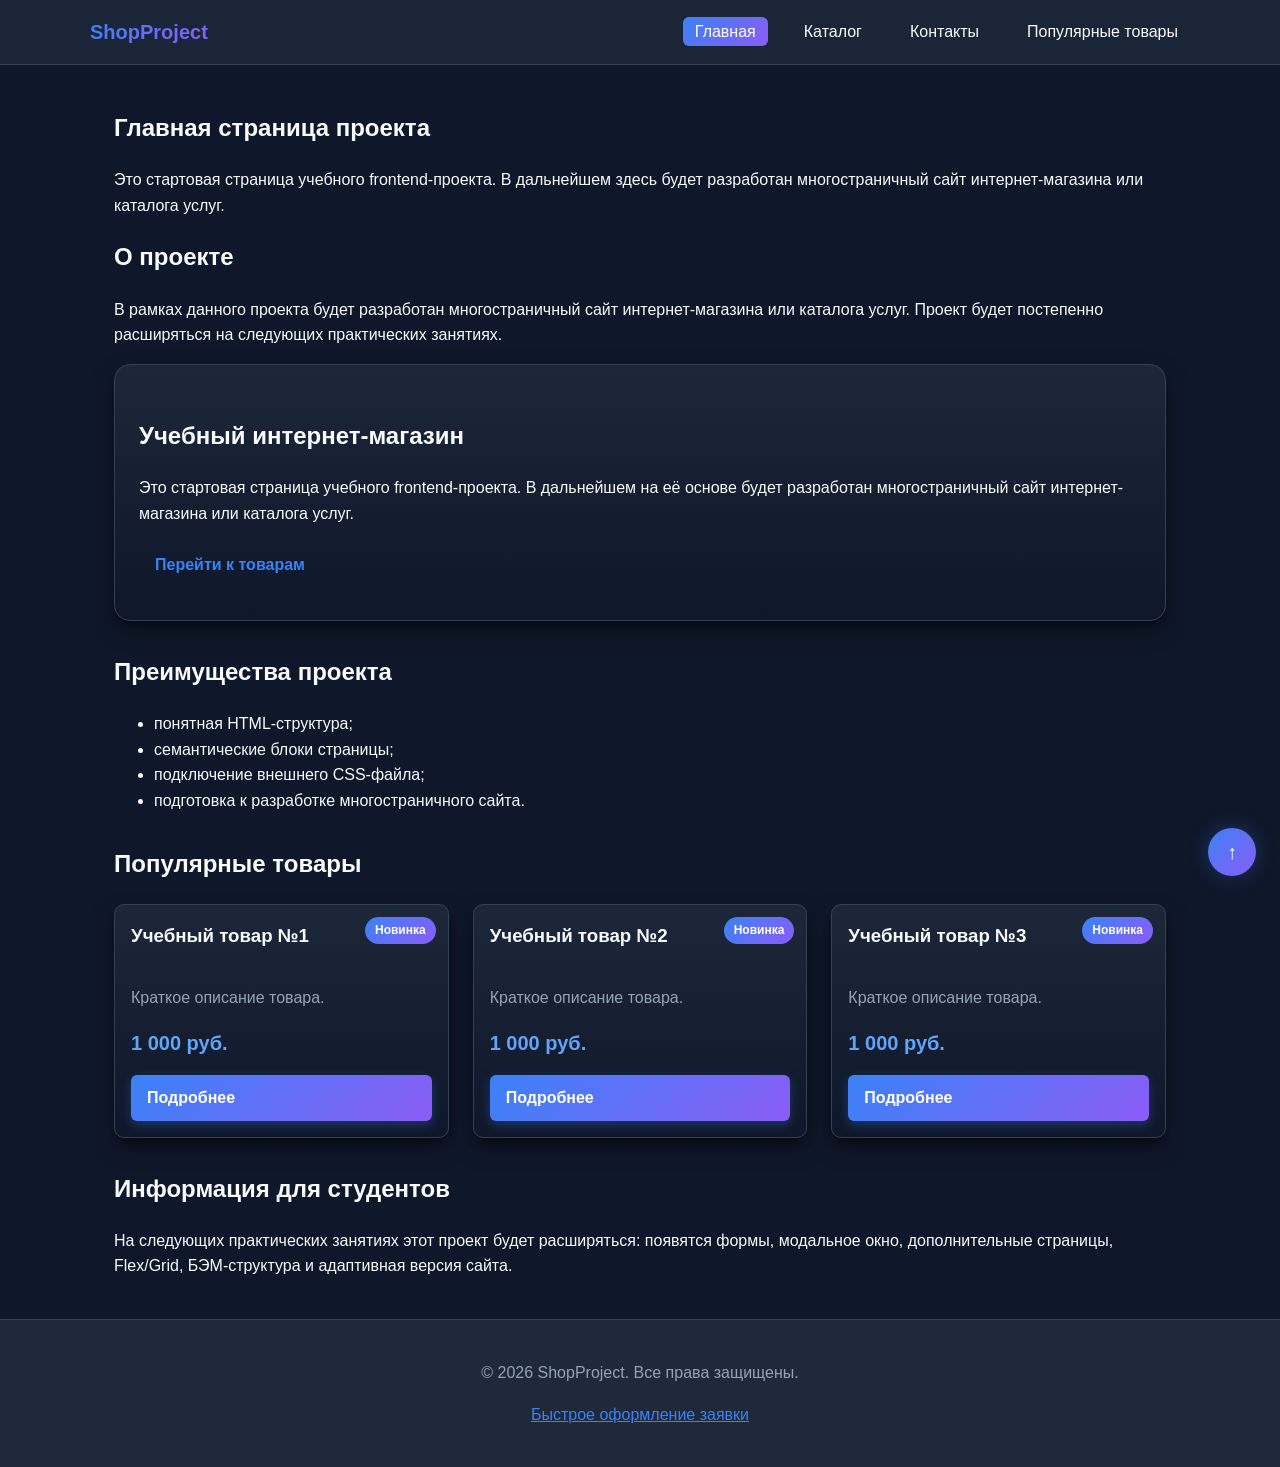
==== commit c467d60d: "add 2 pages and bug fixing up button" ====
--- a/index.html
+++ b/index.html
@@ -74,33 +74,30 @@
   <!-- Grid-контейнер для карточек на главной -->
   <div class="products-grid">
 
-    <article class="product-card product-card--featured">
-      <span class="product-card__badge">Хит</span>
-      <h3 class="product-card__title">Товар 1</h3>
-      <p class="product-card__description">Краткое описание учебного товара для демонстрации сетки.</p>
-      <p class="product-card__price">1 000 руб.</p>
-      <button class="button button--primary product-card__button" type="button" data-product="Товар 1">
-        Заказать
-      </button>
+    <article class="product-card">
+          <span class="product-card__badge">Новинка</span>
+          <h3 class="product-card__title">Учебный товар №1</h3>
+          <p class="product-card__description">Краткое описание товара.</p>
+          <p class="product-card__price">1 000 руб.</p>
+         <a class="button button--primary" href="product.html">Подробнее</a>
+        </article>
     </article>
 
     <article class="product-card">
-      <h3 class="product-card__title">Товар 2</h3>
-      <p class="product-card__description">Краткое описание учебного товара для демонстрации сетки.</p>
-      <p class="product-card__price">1 500 руб.</p>
-      <button class="button button--primary product-card__button" type="button" data-product="Товар 2">
-        Заказать
-      </button>
-    </article>
+          <span class="product-card__badge">Новинка</span>
+          <h3 class="product-card__title">Учебный товар №2</h3>
+          <p class="product-card__description">Краткое описание товара.</p>
+          <p class="product-card__price">1 000 руб.</p>
+         <a class="button button--primary" href="product.html">Подробнее</a>
+        </article>
 
     <article class="product-card">
-      <h3 class="product-card__title">Товар 3</h3>
-      <p class="product-card__description">Краткое описание учебного товара для демонстрации сетки.</p>
-      <p class="product-card__price">2 000 руб.</p>
-      <button class="button button--primary product-card__button" type="button" data-product="Товар 3">
-        Заказать
-      </button>
-    </article>
+          <span class="product-card__badge">Новинка</span>
+          <h3 class="product-card__title">Учебный товар №3</h3>
+          <p class="product-card__description">Краткое описание товара.</p>
+          <p class="product-card__price">1 000 руб.</p>
+         <a class="button button--primary" href="product.html">Подробнее</a>
+        </article>
 
   </div>
 </section>
@@ -185,9 +182,9 @@
   Форма успешно отправлена!
 </p>
   </main>
-<footer id="contacts">
-  <p>&copy; 2026 Учебный проект. Все права защищены.</p>
-  <p>Дисциплина: Фронтенд и бэкенд разработка</p>
+<footer class="site-footer">
+  <p>&copy; 2026 ShopProject. Все права защищены.</p>
+  <p><a href="order.html" class="site-footer__link">Быстрое оформление заявки</a></p>
 </footer>
 <a href="#" class="scroll-top" title="Наверх" aria-label="Вернуться к началу страницы">↑</a>
 </body>
